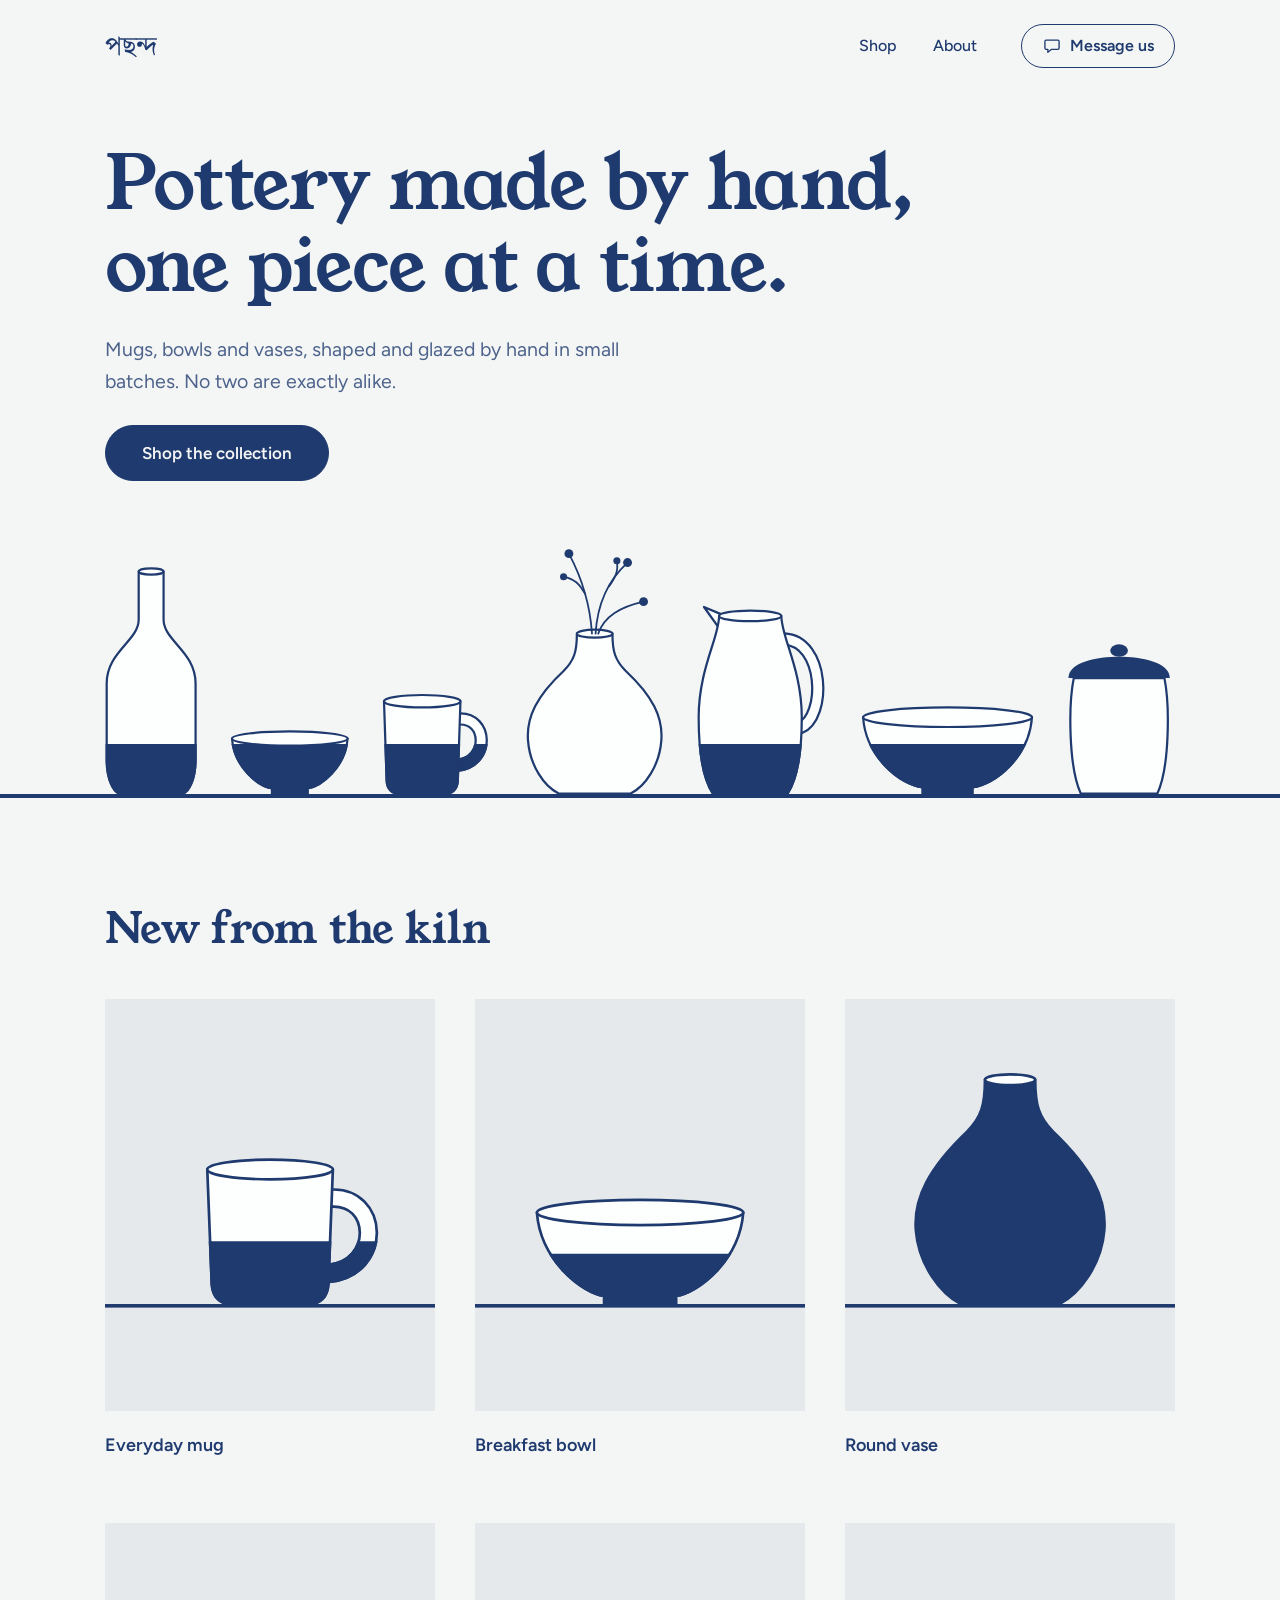
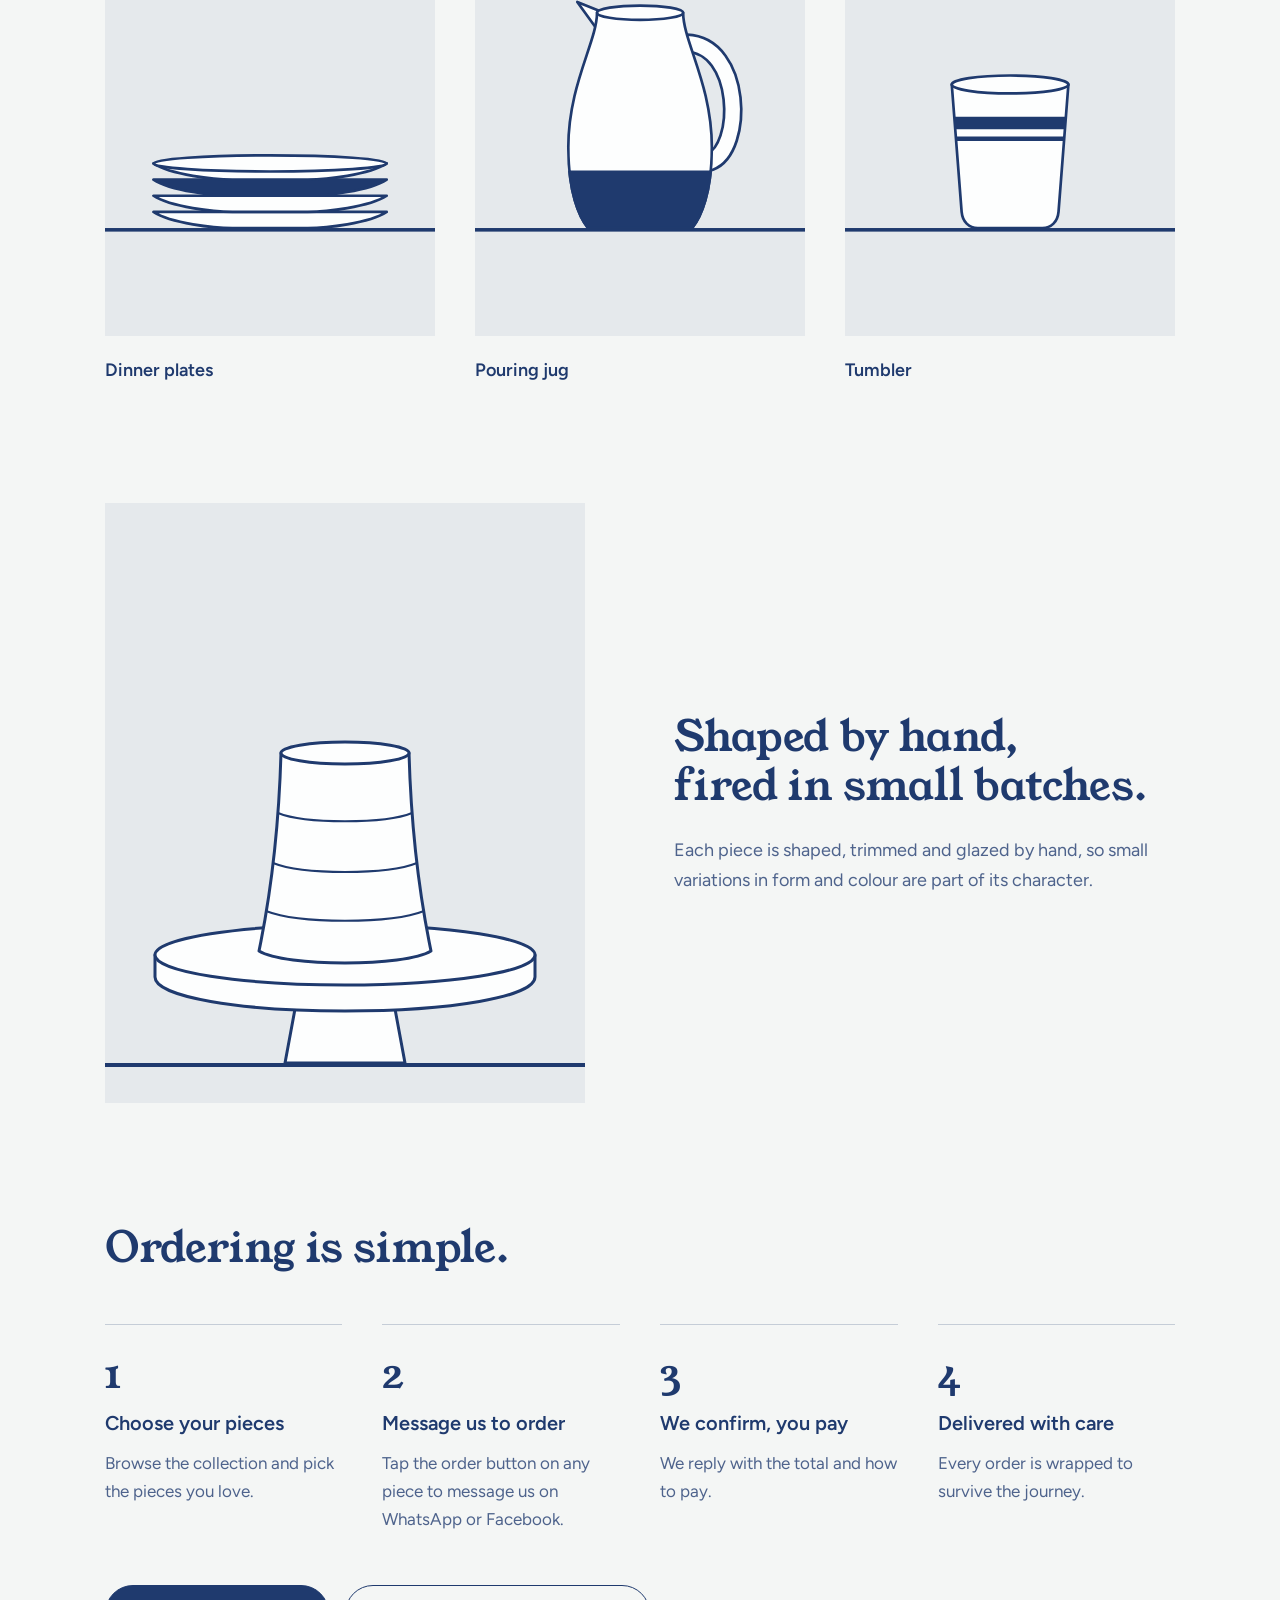
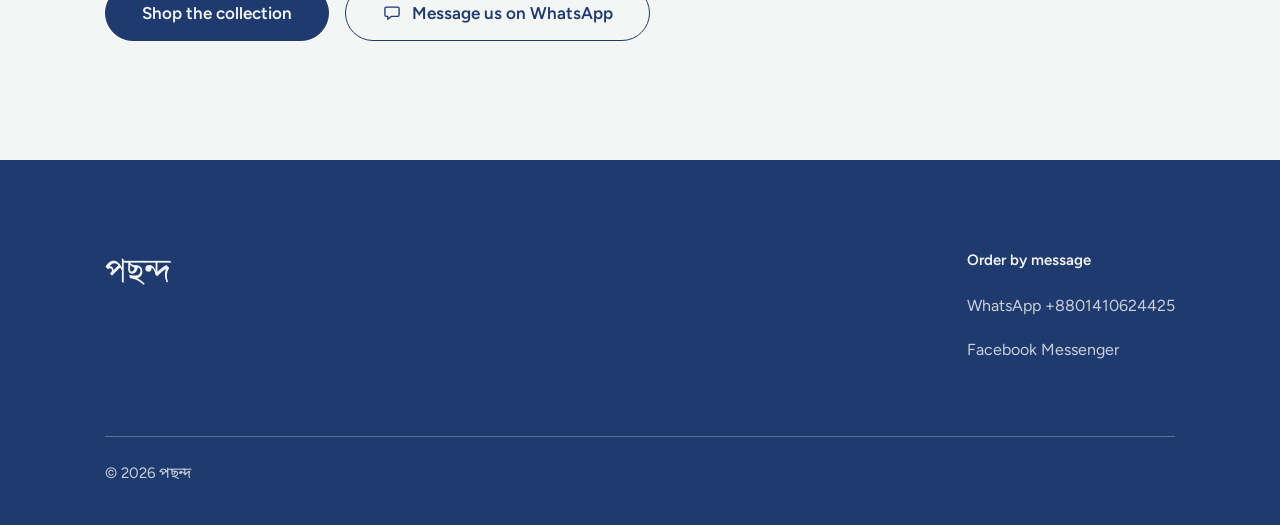
==== index.html @ 9f489b8f "feat: add WhatsApp and Facebook Messenger contact channels WhatsApp set to 8801410624425 and Faceboo" ====
<!doctype html>
<html lang="en">
<head>
<meta charset="utf-8">
<meta name="viewport" content="width=device-width, initial-scale=1">

<!--
  HOW TO USE THIS FILE
  1. Fill in the SETTINGS block a few lines below (studio name, WhatsApp number, your pieces).
  2. Put your photos in a folder called "images" next to this file.
  3. Upload this file (keep the name index.html) together with the images folder to any web host for static sites.
  You can open the file in a browser at any time to see how it looks.
-->

<!-- These three lines are what WhatsApp, Facebook and Google show when someone shares or finds your site. Put your studio name in them. -->
<title>পছন্দ — Handmade pottery</title>
<meta name="description" content="Mugs, bowls and vases, shaped and glazed by hand in small batches.">
<meta property="og:title" content="পছন্দ — Handmade pottery">

<meta property="og:description" content="Mugs, bowls and vases, shaped and glazed by hand in small batches.">
<meta property="og:type" content="website">
<!-- For a picture in link previews, add your own once the site is online:
<meta property="og:image" content="https://your-address/images/cover.jpg"> -->
<meta name="theme-color" content="#F4F6F5">
<link rel="icon" href="data:image/svg+xml,%3Csvg xmlns='http://www.w3.org/2000/svg' viewBox='0 0 32 32'%3E%3Crect width='32' height='32' rx='7' fill='%23F4F6F5'/%3E%3Cpath d='M5 12h22c0 8-4.5 13-11 13S5 20 5 12z' fill='%231F3A6E'/%3E%3C/svg%3E">

<script>
/* =====================================================================
   SETTINGS: the only part of this file you need to edit.

   Type your details between the quotes. Anything you leave empty ("")
   or still in [square brackets] is hidden from visitors once your
   studio name is filled in, so you can fill things in bit by bit.
   ===================================================================== */
window.STUDIO = {
  name:        "পছন্দ",
  tagline:     "Handmade pottery from [your city].",
  potter:      "[Your name], potter",
  about:       "[Add two or three sentences about you and your studio: who makes the pottery, where you work, and what makes your pieces yours.]",
  aboutPhoto:  "",                      // a photo of you at work, e.g. "images/at-the-wheel.jpg"

  /* Where customers message you to order. */
  whatsapp:    "8801410624425",         // full number with country code, digits only (no +, no spaces, no leading 0)
  instagram:   "",                      // your handle, without the @
  facebook:    "61594778993095",        // numeric page id, from facebook.com/profile.php?id=...
  leadChannel: "whatsapp",              // which one gets the big button: "whatsapp", "instagram" or "facebook"

  email:       "[your@email.com]",
  phone:       "[Phone]",
  address:     "[Studio address]",
  hours:       "[Opening hours]",

  payment:      "[Your payment options]",
  delivery:     "[Your delivery areas and times]",
  deliveryNote: "[Delivery time and cost]",

  ink:         "#1F3A6E"                // the one colour used for text, lines, buttons and the footer
};

/* ---------------------------------------------------------------------
   YOUR PIECES. Copy a block to add a piece, delete a block to remove one.

   photos     Put image files in a folder called "images" next to this
              file and list them here, first photo first, for example
              ["images/mug-1.jpg", "images/mug-2.jpg"].
              Upright photos (about 4 wide by 5 tall, 1200 pixels wide is plenty) fit best.
              With no photos, a drawing is shown instead.
   shape      Which drawing to show until there are photos:
              "mug", "bowl", "vase", "plates", "jug" or "tumbler".
   available  Write false to mark a piece as sold out.
   --------------------------------------------------------------------- */
window.PIECES = [
  {
    name: "Everyday mug",
    price: "[Price]",
    shape: "mug",
    photos: [],
    description: "A mug with a comfortable handle and a rim that feels good to drink from.",
    size: "[Height × width]",
    holds: "[Volume]",
    glaze: "[Glaze name]",
    care: "[Dishwasher safe or hand wash]",
    available: true
  },
  {
    name: "Breakfast bowl",
    price: "[Price]",
    shape: "bowl",
    photos: [],
    description: "A generous bowl for cereal, soup or noodles, with a foot that keeps it steady.",
    size: "[Height × width]",
    holds: "[Volume]",
    glaze: "[Glaze name]",
    care: "[Dishwasher safe or hand wash]",
    available: true
  },
  {
    name: "Round vase",
    price: "[Price]",
    shape: "vase",
    photos: [],
    description: "A rounded vase with a narrow neck that holds a few stems upright.",
    size: "[Height × width]",
    holds: "",
    glaze: "[Glaze name]",
    care: "[Dishwasher safe or hand wash]",
    available: true
  },
  {
    name: "Dinner plates",
    price: "[Price]",
    shape: "plates",
    photos: [],
    description: "Flat, stackable plates with a gently raised rim.",
    size: "[Width]",
    holds: "",
    glaze: "[Glaze name]",
    care: "[Dishwasher safe or hand wash]",
    available: true
  },
  {
    name: "Pouring jug",
    price: "[Price]",
    shape: "jug",
    photos: [],
    description: "A jug with a clean pouring lip and a handle sized for a full hand.",
    size: "[Height × width]",
    holds: "[Volume]",
    glaze: "[Glaze name]",
    care: "[Dishwasher safe or hand wash]",
    available: true
  },
  {
    name: "Tumbler",
    price: "[Price]",
    shape: "tumbler",
    photos: [],
    description: "A cup without a handle for water, tea or juice, banded with glaze.",
    size: "[Height × width]",
    holds: "[Volume]",
    glaze: "[Glaze name]",
    care: "[Dishwasher safe or hand wash]",
    available: true
  }
];
/* ===================== end of settings ===================== */
</script>

<link rel="preconnect" href="https://fonts.googleapis.com">
<link rel="preconnect" href="https://fonts.gstatic.com" crossorigin>
<link href="https://fonts.googleapis.com/css2?family=Figtree:wght@400;500;600&family=Young+Serif&family=Noto+Serif+Bengali:wght@400;500&family=Noto+Sans+Bengali:wght@400;500;600&display=swap" rel="stylesheet">

<style>
/* ---------- Tokens ---------- */
:root{
  --ground:#F4F6F5;
  --slip:#FDFEFE;
  --ink:#1F3A6E;
  --tint:#E5E9EC;
  --hair:#C5CDD7;
  --muted:#4E638C;
  --on-ink-muted:#C9D0DA;
  --on-ink-hair:#5A6E94;
  --gutter:clamp(20px, calc(9.524vw - 17.14px), 120px);
  --section:clamp(72px, calc(5.333vw + 51.2px), 128px);
  --display:'Young Serif', 'Noto Serif Bengali', Georgia, 'Times New Roman', serif;
  --body:'Figtree', 'Noto Sans Bengali', 'Avenir Next', 'Segoe UI', system-ui, sans-serif;
}

/* ---------- Base ---------- */
*,*::before,*::after{box-sizing:border-box}
html{-webkit-text-size-adjust:100%;text-size-adjust:100%}
body{margin:0;background:var(--ground);color:var(--ink);font-family:var(--body);font-size:17px;line-height:28px;-webkit-font-smoothing:antialiased}
h1,h2,h3,p,ol,dl,dd{margin:0}
h1,h2{font-family:var(--display);font-weight:400;text-wrap:balance}
a{color:inherit;text-decoration:none}
img,svg{display:block}
button{font:inherit;color:inherit}
[hidden]{display:none !important}
:focus-visible{outline:2px solid var(--ink);outline-offset:3px;border-radius:2px}
.wrap{width:100%;max-width:1440px;margin-inline:auto;padding-inline:var(--gutter)}
.skip{position:absolute;left:12px;top:-64px;z-index:10;padding:10px 16px;border-radius:999px;background:var(--ink);color:var(--ground);font-weight:600}
.skip:focus{top:12px}
#content:focus{outline:none}

/* ---------- Setup note (only while the studio name is still a placeholder) ---------- */
.setup{background:var(--tint);padding:10px var(--gutter);font-size:15px;line-height:22px}
.setup strong{font-weight:600}

/* ---------- Header ---------- */
.bar{display:flex;align-items:center;justify-content:space-between;gap:16px;min-height:clamp(64px, calc(3.048vw + 52.1px), 96px)}
.brand{font-family:var(--display);font-size:clamp(23px, calc(.438vw + 21.3px), 28px);line-height:44px;overflow:hidden;text-overflow:ellipsis;white-space:nowrap}
.nav{display:flex;align-items:center;gap:28px}
.nav-links{display:flex;align-items:center;gap:4px}
.nav-links a{padding:10px 16px;font-size:16px;line-height:24px;font-weight:500}
.nav-links a:hover,.menu a:hover,.back:hover span,.site-footer a:hover{text-decoration:underline;text-underline-offset:5px;text-decoration-thickness:1.5px}
.pill{display:inline-flex;align-items:center;gap:8px;height:44px;padding:0 20px;border:1.5px solid var(--ink);border-radius:999px;font-size:16px;line-height:24px;font-weight:600;white-space:nowrap}
.pill:hover{background:var(--ink);color:var(--ground)}
.nav-phone{display:none;align-items:center;margin-right:-10px}
.icon-btn{width:44px;height:44px;padding:0;border:0;background:transparent;display:flex;align-items:center;justify-content:center;cursor:pointer}
.menu{border-top:1px solid var(--hair);border-bottom:1px solid var(--hair)}
.menu a{display:flex;align-items:center;min-height:56px;padding:0 var(--gutter);font-size:18px;line-height:28px;font-weight:500}
.menu a + a{border-top:1px solid var(--hair)}
@media (max-width:719px){
  .nav{display:none}
  .nav-phone{display:flex}
}
@media (min-width:720px){
  .menu{display:none !important}
}

/* ---------- Buttons ---------- */
.btn{display:inline-flex;align-items:center;justify-content:center;gap:10px;min-height:56px;padding:0 36px;border:1.5px solid var(--ink);border-radius:999px;font-size:17px;line-height:24px;font-weight:600;text-align:center;cursor:pointer}
.btn-solid{background:var(--ink);color:var(--ground)}
.btn-solid:hover{opacity:.86}
.btn-line{background:transparent;color:var(--ink)}
.btn-line:hover{background:var(--ink);color:var(--ground)}
.btn-52{min-height:52px;padding:0 20px;font-size:16px}
.btn svg{flex-shrink:0}

/* ---------- Hero ---------- */
.hero{padding-top:clamp(28px, calc(2.667vw + 17.6px), 56px)}
.hero-copy{display:flex;flex-direction:column;align-items:flex-start;gap:clamp(20px, calc(.762vw + 17px), 28px)}
.hero h1{max-width:1000px;font-size:clamp(38px, calc(4vw + 22.4px), 80px);line-height:1.12;letter-spacing:-.01em}
.lede{max-width:560px;color:var(--muted);font-size:clamp(17px, calc(.286vw + 15.9px), 20px);line-height:1.62}
.shelf{margin-top:clamp(40px, calc(.762vw + 37px), 48px);border-bottom:4px solid var(--ink);overflow:hidden}
.shelf > svg{width:100%;max-width:1440px;height:auto;margin-inline:auto}
@media (max-width:999px){
  .shelf{border-bottom-width:3px}
  .shelf > svg{width:auto;max-width:none;height:216px;margin:0;position:relative;left:50%;transform:translateX(calc(-50% + 29px))}
}
@media (max-width:719px){
  .hero-copy .btn{align-self:stretch}
}

/* ---------- Sections ---------- */
.section{padding-bottom:var(--section)}
.section-first{padding-top:clamp(72px, calc(3.81vw + 57.1px), 112px)}
.section h2,.about h2{font-size:clamp(32px, calc(1.143vw + 27.5px), 44px);line-height:1.18;letter-spacing:-.005em}
.section-head{margin-bottom:clamp(28px, calc(1.905vw + 20.6px), 48px)}

/* ---------- Pieces grid ---------- */
.grid{display:grid;grid-template-columns:repeat(3, minmax(0, 1fr));gap:64px 40px}
.card{display:flex;flex-direction:column;gap:20px}
.panel{position:relative;overflow:hidden;background:var(--tint);aspect-ratio:4 / 5}
.panel > svg,.panel > img{position:absolute;left:0;top:0;width:100%;height:100%}
.panel > img{object-fit:cover}
.card-name{font-size:18px;line-height:28px;font-weight:600}
.card-price{margin-top:4px;color:var(--muted);font-size:16px;line-height:24px}
.card:hover .card-name{text-decoration:underline;text-underline-offset:5px;text-decoration-thickness:1.5px}
@media (max-width:899px){
  .grid{gap:40px 24px}
}
@media (max-width:719px){
  .grid{grid-template-columns:repeat(2, minmax(0, 1fr));gap:32px 16px}
  .card{gap:12px}
  .card-name{font-size:16px;line-height:24px}
  .card-price{margin-top:2px;font-size:15px;line-height:22px}
}

/* ---------- About ---------- */
.about{display:grid;grid-template-columns:minmax(0, 480px) minmax(0, 1fr);gap:clamp(40px, 7vw, 100px);align-items:center}
.about-text{display:flex;flex-direction:column;gap:24px}
.about-text p{color:var(--muted);font-size:18px;line-height:30px;max-width:620px}
.potter{font-size:17px;line-height:28px;font-weight:600}
.panel-note{position:absolute;left:20px;bottom:8px;font-size:13px;line-height:20px}
@media (max-width:899px){
  .about{grid-template-columns:minmax(0, 1fr);gap:32px}
  .about .panel{aspect-ratio:7 / 8;max-height:560px}
  .about-text{gap:16px}
  .about-text p{font-size:17px;line-height:28px}
  .about br{display:none}
}

/* ---------- How ordering works ---------- */
.steps{list-style:none;padding:0;display:grid;grid-template-columns:repeat(4, minmax(0, 1fr));gap:40px;margin-top:clamp(28px, calc(2.667vw + 17.6px), 56px)}
.step{display:flex;flex-direction:column;gap:12px;padding-top:28px;border-top:1px solid var(--hair)}
.step-n{font-family:var(--display);font-size:40px;line-height:44px}
.step h3{font-size:20px;line-height:28px;font-weight:600}
.step p{color:var(--muted);font-size:17px;line-height:28px}
.cta-row{display:flex;flex-wrap:wrap;gap:16px;margin-top:clamp(28px, calc(2.667vw + 17.6px), 56px)}
@media (max-width:1199px){
  .steps{grid-template-columns:repeat(2, minmax(0, 1fr));gap:32px 40px}
}
@media (max-width:639px){
  .steps{grid-template-columns:minmax(0, 1fr);gap:24px}
  .step{display:grid;grid-template-columns:36px minmax(0, 1fr);column-gap:12px;row-gap:6px;padding-top:20px}
  .step-n{grid-row:1 / span 2;font-size:32px;line-height:36px}
  .step h3{font-size:18px;line-height:26px}
  .step p{grid-column:2;font-size:16px;line-height:26px}
  .cta-row{flex-direction:column;gap:12px}
}

/* ---------- Piece page ---------- */
.piece{padding-top:16px;padding-bottom:var(--section)}
.back{display:inline-flex;align-items:center;gap:8px;min-height:44px;margin-bottom:20px;font-size:16px;line-height:24px;font-weight:500}
.piece-cols{display:grid;grid-template-columns:minmax(0, 5fr) minmax(0, 4fr);gap:clamp(40px, 8.333vw, 120px);align-items:start}
.gallery{display:flex;flex-direction:column;gap:16px}
.panel-large{aspect-ratio:15 / 17}
.thumbs{display:flex;flex-wrap:wrap;gap:16px}
.thumb{position:relative;overflow:hidden;width:clamp(72px, 22vw, 120px);aspect-ratio:15 / 17;padding:0;border:0;background:var(--tint);cursor:pointer;outline:2px solid transparent;outline-offset:3px}
.thumb > svg,.thumb > img{position:absolute;left:0;top:0;width:100%;height:100%}
.thumb > img{object-fit:cover}
.thumb[aria-pressed="true"]{outline-color:var(--ink)}
.details{display:flex;flex-direction:column;gap:28px;padding-top:24px}
.details h1{font-size:clamp(34px, calc(1.714vw + 27.3px), 52px);line-height:1.15;letter-spacing:-.005em}
.details h1:focus{outline:none}
.price{margin-top:8px;font-size:22px;line-height:32px;font-weight:500}
.desc{color:var(--muted);font-size:18px;line-height:30px;max-width:560px}
.specs{border-bottom:1px solid var(--hair)}
.specs div{display:flex;justify-content:space-between;gap:24px;padding:16px 0;border-top:1px solid var(--hair);font-size:16px;line-height:24px}
.specs dt{font-weight:600}
.specs dd{color:var(--muted);text-align:right}
.order{display:flex;flex-direction:column;gap:14px}
.order-row{display:flex;flex-wrap:wrap;align-items:center;gap:14px 16px}
.qty-line{display:flex;align-items:center;justify-content:space-between;gap:16px;flex-shrink:0}
.qty{display:flex;align-items:center;height:56px;padding:0 4px;border:1.5px solid var(--ink);border-radius:999px}
.qty-btn{width:48px;height:48px;padding:0;border:0;border-radius:999px;background:transparent;font-size:22px;line-height:24px;cursor:pointer}
.qty-btn:hover{background:var(--tint)}
.qty-btn:disabled{opacity:.35;cursor:default;background:transparent}
.qty-val{min-width:28px;text-align:center;font-size:17px;line-height:24px;font-weight:600}
.order-main{flex:1 1 240px;padding:0 28px}
.order-alt{display:grid;grid-template-columns:repeat(auto-fit, minmax(200px, 1fr));gap:12px}
.msg{display:flex;flex-direction:column;align-items:flex-start;gap:8px;padding-top:10px}
.msg-cap{min-height:24px;font-size:15px;line-height:24px;font-weight:600}
.bubble{max-width:420px;padding:14px 18px;border-radius:18px 18px 18px 4px;background:var(--tint);font-size:16px;line-height:26px;white-space:pre-line;overflow-wrap:anywhere}
.note{color:var(--muted);font-size:16px;line-height:26px}
.soldout{font-size:18px;line-height:28px;font-weight:600}
.missing{display:flex;flex-direction:column;align-items:flex-start;gap:20px;padding-block:var(--section)}
.missing h1{font-size:clamp(32px, calc(1.143vw + 27.5px), 44px);line-height:1.18}
@media (min-width:560px){
  .qty-label{position:absolute;width:1px;height:1px;overflow:hidden;clip-path:inset(50%);white-space:nowrap}
}
@media (max-width:899px){
  .piece-cols{grid-template-columns:minmax(0, 1fr);gap:28px}
  .gallery{max-width:600px}
  .details{padding-top:0;gap:24px}
  .desc{font-size:17px;line-height:28px}
}
@media (max-width:559px){
  .qty-line{flex:1 1 100%}
  .qty-label{font-size:16px;line-height:24px;font-weight:600}
}

/* ---------- Footer ---------- */
.site-footer{background:var(--ink);color:var(--ground)}
.site-footer :focus-visible{outline-color:var(--ground)}
.footer-top{display:flex;justify-content:space-between;gap:64px;padding-top:88px}
.footer-brand{display:flex;flex-direction:column;gap:12px;max-width:360px}
.footer-name{font-family:var(--display);font-size:34px;line-height:44px}
.footer-brand p{color:var(--on-ink-muted);font-size:17px;line-height:28px}
.footer-cols{display:flex;gap:72px}
.footer-col{display:flex;flex-direction:column;gap:12px;min-width:180px}
.footer-col h3{font-size:15px;line-height:24px;font-weight:600}
.footer-col ul{list-style:none;margin:0;padding:0;display:flex;flex-direction:column;color:var(--on-ink-muted);font-size:16px;line-height:26px}
.footer-col li > *{display:inline-block;padding:9px 0}
.footer-end{margin-top:64px;padding:24px 0 40px;border-top:1px solid var(--on-ink-hair);color:var(--on-ink-muted);font-size:15px;line-height:24px}
@media (max-width:1199px){
  .footer-top{flex-direction:column;gap:36px;padding-top:56px}
  .footer-cols{flex-wrap:wrap;gap:20px 48px}
  .footer-end{margin-top:36px;padding:20px 0 32px;font-size:14px;line-height:22px}
}
@media (max-width:639px){
  .footer-name{font-size:28px;line-height:36px}
  .footer-brand{gap:8px}
  .footer-brand p{font-size:16px;line-height:26px}
  .footer-cols{flex-direction:column;gap:20px}
  .footer-col{gap:8px}
}
</style>
</head>
<body>
<a class="skip" href="#content">Skip to content</a>

<div class="setup" id="setup" hidden><strong>Setup mode.</strong> Open this file in a text editor and fill in the settings near the top: your studio name, WhatsApp number and pieces. This note disappears once your studio name is in.</div>

<header class="site-header" id="top">
<div class="wrap bar">
<a class="brand" href="#top" data-fill="name">[Studio Name]</a>
<nav class="nav" aria-label="Main">
<div class="nav-links">
<a href="#shop">Shop</a>
<a href="#about">About</a>
</div>
<a class="pill" href="#contact" data-chat>
<svg viewBox="0 0 24 24" width="20" height="20" fill="none" stroke="currentColor" stroke-width="1.6" stroke-linecap="round" stroke-linejoin="round" aria-hidden="true"><path d="M5 5h14a1.5 1.5 0 0 1 1.5 1.5v8A1.5 1.5 0 0 1 19 16h-7.5L7 19.5V16H5a1.5 1.5 0 0 1-1.5-1.5v-8A1.5 1.5 0 0 1 5 5z"></path></svg>
<span>Message us</span>
</a>
</nav>
<div class="nav-phone">
<a class="icon-btn" href="#contact" data-chat aria-label="Message us">
<svg viewBox="0 0 24 24" width="24" height="24" fill="none" stroke="currentColor" stroke-width="1.6" stroke-linecap="round" stroke-linejoin="round" aria-hidden="true"><path d="M5 5h14a1.5 1.5 0 0 1 1.5 1.5v8A1.5 1.5 0 0 1 19 16h-7.5L7 19.5V16H5a1.5 1.5 0 0 1-1.5-1.5v-8A1.5 1.5 0 0 1 5 5z"></path></svg>
</a>
<button class="icon-btn" id="menu-btn" type="button" aria-expanded="false" aria-controls="menu" aria-label="Open menu">
<svg viewBox="0 0 24 24" width="24" height="24" fill="none" stroke="currentColor" stroke-width="1.6" stroke-linecap="round" aria-hidden="true"><path id="menu-icon" d="M4 9h16M4 15h16"></path></svg>
</button>
</div>
</div>
<nav class="menu" id="menu" aria-label="Menu" hidden>
<a href="#shop">Shop</a>
<a href="#about">About</a>
<a href="#how">How to order</a>
<a href="#contact">Contact</a>
</nav>
</header>

<div id="content" tabindex="-1">

<main id="home">

<section class="hero">
<div class="wrap hero-copy">
<h1>Pottery made by hand, one piece at a time.</h1>
<p class="lede">Mugs, bowls and vases, shaped and glazed by hand in small batches. No two are exactly alike.</p>
<a class="btn btn-solid" href="#shop">Shop the collection</a>
</div>
<div class="shelf">
<svg viewBox="0 0 1440 300" role="img" aria-label="Handmade pots lined up on a shelf">
<g fill="#FDFEFE" stroke="currentColor" stroke-width="2.5" stroke-linejoin="round" stroke-linecap="round">
<path d="M156 50 L184 50 L184 104 C184 128 220 140 220 176 L220 262 C220 284 212 300 204 300 L136 300 C128 300 120 284 120 262 L120 176 C120 140 156 128 156 104 Z"></path>
<path d="M261 238 C263 270 291 292 306 294 L306 300 L346 300 L346 294 C361 292 389 270 391 238 Z"></path>
<path d="M516 216 C549 214 551 264 515 268" fill="none" stroke-width="15"></path>
<path d="M516 216 C549 214 551 264 515 268" fill="none" stroke="#FDFEFE" stroke-width="10"></path>
<path d="M432 196 L518 196 L515 286 C514.5 295 509 300 501 300 L449 300 C441 300 435.5 295 435 286 Z"></path>
<path d="M649 120 L689 120 C689 140 692 150 704 162 C734 190 746 214 744 240 C742 268 726 292 709 300 L629 300 C612 292 596 268 594 240 C592 214 604 190 634 162 C646 150 649 140 649 120 Z"></path>
<path d="M882 126 C928 128 930 214 900 226" fill="none" stroke-width="15"></path>
<path d="M882 126 C928 128 930 214 900 226" fill="none" stroke="#FDFEFE" stroke-width="10"></path>
<path d="M811 98 L792 90 L812 118 Z"></path>
<path d="M809 100 L879 100 C879 124 902 160 902 214 C902 262 894 288 886 300 L802 300 C794 288 786 262 786 214 C786 160 809 124 809 100 Z"></path>
<path d="M971 214 C974 258 1012 290 1038 293 L1038 300 L1094 300 L1094 293 C1120 290 1158 258 1161 214 Z"></path>
<path d="M1208 170 L1310 170 C1316 200 1316 270 1302 300 L1216 300 C1202 270 1202 200 1208 170 Z"></path>
</g>
<svg x="0" y="244" width="1440" height="66" viewBox="0 244 1440 66">
<g fill="currentColor" stroke="currentColor" stroke-width="2.5" stroke-linejoin="round" stroke-linecap="round">
<path d="M516 216 C549 214 551 264 515 268" fill="none" stroke-width="15"></path>
<path d="M156 50 L184 50 L184 104 C184 128 220 140 220 176 L220 262 C220 284 212 300 204 300 L136 300 C128 300 120 284 120 262 L120 176 C120 140 156 128 156 104 Z"></path>
<path d="M261 238 C263 270 291 292 306 294 L306 300 L346 300 L346 294 C361 292 389 270 391 238 Z"></path>
<path d="M432 196 L518 196 L515 286 C514.5 295 509 300 501 300 L449 300 C441 300 435.5 295 435 286 Z"></path>
<path d="M809 100 L879 100 C879 124 902 160 902 214 C902 262 894 288 886 300 L802 300 C794 288 786 262 786 214 C786 160 809 124 809 100 Z"></path>
<path d="M971 214 C974 258 1012 290 1038 293 L1038 300 L1094 300 L1094 293 C1120 290 1158 258 1161 214 Z"></path>
</g>
</svg>
<g fill="#FDFEFE" stroke="currentColor" stroke-width="2.5">
<ellipse cx="170" cy="50" rx="14" ry="3.5"></ellipse>
<ellipse cx="326" cy="238" rx="65" ry="8"></ellipse>
<ellipse cx="475" cy="196" rx="43" ry="7"></ellipse>
<ellipse cx="669" cy="120" rx="20" ry="4.5"></ellipse>
<ellipse cx="844" cy="100" rx="35" ry="6"></ellipse>
<ellipse cx="1066" cy="214" rx="95" ry="11"></ellipse>
</g>
<g fill="none" stroke="currentColor" stroke-width="2" stroke-linecap="round">
<path d="M666 120 C664 90 656 60 640 30"></path>
<path d="M670 120 C672 86 684 60 706 40"></path>
<path d="M673 120 C680 100 698 90 724 84"></path>
<path d="M658 75 C652 64 646 58 634 56"></path>
<path d="M685 67 C692 57 696 50 694 38"></path>
</g>
<g fill="currentColor">
<circle cx="640" cy="30" r="5"></circle>
<circle cx="706" cy="40" r="5"></circle>
<circle cx="724" cy="84" r="5"></circle>
<circle cx="634" cy="56" r="4"></circle>
<circle cx="694" cy="38" r="4"></circle>
<path d="M1202 170 C1202 152 1234 146 1259 146 C1284 146 1316 152 1316 170 Z"></path>
<ellipse cx="1259" cy="139" rx="10" ry="7"></ellipse>
</g>
</svg>
</div>
</section>

<section class="wrap section section-first" id="shop">
<div class="section-head"><h2>New from the kiln</h2></div>
<div class="grid" id="grid"></div>
</section>

<section class="wrap section" id="about">
<div class="about">
<div class="panel" id="about-panel">
<svg viewBox="0 0 480 600" preserveAspectRatio="xMidYMax slice" aria-hidden="true">
<g fill="#FDFEFE" stroke="currentColor" stroke-width="3" stroke-linejoin="round" stroke-linecap="round">
<path d="M190 506 L290 506 L300 560 L180 560 Z"></path>
<path d="M50 452 L50 474 C50 494 135 508 240 508 C345 508 430 494 430 474 L430 452 Z"></path>
<ellipse cx="240" cy="452" rx="190" ry="30"></ellipse>
<path d="M176 250 L304 250 C306 320 314 390 326 448 C300 464 180 464 154 448 C166 390 174 320 176 250 Z"></path>
<ellipse cx="240" cy="250" rx="64" ry="11"></ellipse>
</g>
<g fill="none" stroke="currentColor" stroke-width="2" stroke-linecap="round">
<path d="M173 310 C200 321 280 321 307 310"></path>
<path d="M168 360 C198 372 282 372 312 360"></path>
<path d="M161 408 C194 421 286 421 319 408"></path>
</g>
<rect x="-200" y="560" width="880" height="4" fill="currentColor"></rect>
</svg>
<div class="panel-note" id="about-note" hidden>Replace with a photo of you at work</div>
</div>
<div class="about-text">
<h2>Shaped by hand,<br> fired in small batches.</h2>
<p>Each piece is shaped, trimmed and glazed by hand, so small variations in form and colour are part of its character.</p>
<p data-fill="about">[Add two or three sentences about you and your studio: who makes the pottery, where you work, and what makes your pieces yours.]</p>
<div class="potter" data-fill="potter">[Your name], potter</div>
</div>
</div>
</section>

<section class="wrap section" id="how">
<h2>Ordering is simple.</h2>
<ol class="steps">
<li class="step">
<div class="step-n" aria-hidden="true">1</div>
<h3>Choose your pieces</h3>
<p>Browse the collection and pick the pieces you love.</p>
</li>
<li class="step">
<div class="step-n" aria-hidden="true">2</div>
<h3>Message us to order</h3>
<p>Tap the order button on any piece to message us<span id="how-channels"> on WhatsApp, Instagram or Facebook</span>.</p>
</li>
<li class="step">
<div class="step-n" aria-hidden="true">3</div>
<h3>We confirm, you pay</h3>
<p>We reply with the total and how to pay. <span data-fill="payment">[Your payment options]</span></p>
</li>
<li class="step">
<div class="step-n" aria-hidden="true">4</div>
<h3>Delivered with care</h3>
<p>Every order is wrapped to survive the journey. <span data-fill="delivery">[Your delivery areas and times]</span></p>
</li>
</ol>
<div class="cta-row">
<a class="btn btn-solid" href="#shop">Shop the collection</a>
<a class="btn btn-line" href="#contact" data-chat>
<svg viewBox="0 0 24 24" width="20" height="20" fill="none" stroke="currentColor" stroke-width="1.6" stroke-linecap="round" stroke-linejoin="round" aria-hidden="true"><path d="M5 5h14a1.5 1.5 0 0 1 1.5 1.5v8A1.5 1.5 0 0 1 19 16h-7.5L7 19.5V16H5a1.5 1.5 0 0 1-1.5-1.5v-8A1.5 1.5 0 0 1 5 5z"></path></svg>
<span id="chat-cta">Message us</span>
</a>
</div>
</section>

</main>

<main id="piece" hidden></main>

</div>

<footer class="site-footer" id="contact">
<div class="wrap">
<div class="footer-top">
<div class="footer-brand">
<div class="footer-name" data-fill="name">[Studio Name]</div>
<p data-fill="tagline">Handmade pottery from [your city].</p>
</div>
<div class="footer-cols" id="footer-cols"></div>
</div>
<div class="footer-end">© <span id="year">2026</span> <span data-fill="name">[Studio Name]</span></div>
</div>
</footer>

<noscript><p style="padding:24px">This site needs JavaScript to show the collection. Please turn it on, or message us directly.</p></noscript>

<script>
(function () {
  'use strict';

  /* ---------- helpers ---------- */
  const S = window.STUDIO || {};
  const $ = (sel, el) => (el || document).querySelector(sel);
  const $$ = (sel, el) => Array.from((el || document).querySelectorAll(sel));
  const esc = (s) => String(s == null ? '' : s).replace(/[&<>"']/g, (c) => ({ '&': '&amp;', '<': '&lt;', '>': '&gt;', '"': '&quot;', "'": '&#39;' }[c]));
  const isSet = (v) => typeof v === 'string' && v.trim() !== '' && !/[\[\]]/.test(v);
  const demo = !isSet(S.name);                       // studio name still a placeholder: show every placeholder, like the design
  const shown = (v) => (demo ? typeof v === 'string' && v.trim() !== '' : isSet(v));
  const slug = (s) => String(s).toLowerCase().normalize('NFKC').replace(/[^\p{L}\p{N}\s-]/gu, '').trim().replace(/\s+/g, '-');
  const reduceMotion = window.matchMedia && window.matchMedia('(prefers-reduced-motion: reduce)').matches;

  /* ---------- colour: everything derives from the one ink ---------- */
  const GROUND = '#F4F6F5';
  const hexOk = (h) => /^#[0-9a-f]{6}$/i.test(h || '');
  const INK = hexOk(S.ink) ? S.ink : '#1F3A6E';
  function mix(a, b, t) {                            // t of a over b
    const pa = [1, 3, 5].map((i) => parseInt(a.slice(i, i + 2), 16));
    const pb = [1, 3, 5].map((i) => parseInt(b.slice(i, i + 2), 16));
    return '#' + pa.map((v, i) => Math.round(v * t + pb[i] * (1 - t)).toString(16).padStart(2, '0')).join('');
  }
  const root = document.documentElement.style;
  root.setProperty('--ink', INK);
  root.setProperty('--tint', mix(INK, GROUND, 0.07));
  root.setProperty('--hair', mix(INK, GROUND, 0.22));
  root.setProperty('--muted', mix(INK, GROUND, 0.78));
  root.setProperty('--on-ink-muted', mix(GROUND, INK, 0.8));
  root.setProperty('--on-ink-hair', mix(GROUND, INK, 0.28));

  /* ---------- pieces ---------- */
  const seen = {};
  const PIECES = (Array.isArray(window.PIECES) ? window.PIECES : []).filter((p) => p && p.name).map((p, i) => {
    let id = slug(p.id || p.name) || 'piece-' + (i + 1);
    if (seen[id]) id = id + '-' + (i + 1);
    seen[id] = true;
    return Object.assign({}, p, {
      id: id,
      photos: Array.isArray(p.photos) ? p.photos.filter((x) => typeof x === 'string' && x.trim() !== '') : [],
      available: p.available !== false
    });
  });

  /* ---------- message channels ---------- */
  const digits = String(S.whatsapp || '').replace(/\(0\)/g, '').replace(/\D/g, '').replace(/^00/, '');
  const handle = String(S.instagram || '').trim().replace(/^@/, '').replace(/^https?:\/\/(www\.)?instagram\.com\//i, '').replace(/\/+$/, '');
  const page = String(S.facebook || '').trim().replace(/^https?:\/\/(www\.|m\.)?facebook\.com\//i, '').replace(/\/+$/, '');
  const CHANNELS = {
    whatsapp: {
      label: 'WhatsApp', app: 'WhatsApp', prefill: true, on: digits.length >= 7, display: '+' + digits,
      url: (m) => 'https://wa.me/' + (demo ? '' : digits) + (m ? '?text=' + encodeURIComponent(m) : '')
    },
    instagram: {
      label: 'Instagram', app: 'Instagram', prefill: false, on: isSet(S.instagram) && handle !== '', display: '@' + handle,
      url: () => (demo ? 'https://www.instagram.com/direct/inbox/' : 'https://ig.me/m/' + encodeURIComponent(handle))
    },
    facebook: {
      label: 'Facebook', app: 'Messenger', prefill: true, on: isSet(S.facebook) && page !== '',
      /* a numeric profile id is not worth showing a customer */
      display: /^\d+$/.test(page) ? 'Messenger' : page,
      url: (m) => (demo ? 'https://www.messenger.com/' : 'https://m.me/' + encodeURIComponent(page) + (m ? '?text=' + encodeURIComponent(m) : ''))
    }
  };
  const lead = CHANNELS[S.leadChannel] ? S.leadChannel : 'whatsapp';
  const order = [lead].concat(['whatsapp', 'instagram', 'facebook'].filter((k) => k !== lead));
  const active = demo ? order : order.filter((k) => CHANNELS[k].on);
  const emailOn = isSet(S.email);
  const studioName = isSet(S.name) ? S.name.trim() : '';
  const hello = studioName ? 'Hi ' + studioName + ', ' : (demo ? 'Hi [Studio Name], ' : 'Hi, ');

  function copyText(text) {
    const legacy = () => {
      const ta = document.createElement('textarea');
      ta.value = text; ta.setAttribute('readonly', ''); ta.style.position = 'fixed'; ta.style.opacity = '0';
      document.body.appendChild(ta); ta.select();
      let ok = false;
      try { ok = document.execCommand('copy'); } catch (e) { ok = false; }
      ta.remove();
      return ok;
    };
    // the old synchronous copy runs inside the tap itself, before the chat app takes focus
    if (legacy()) return Promise.resolve(true);
    if (navigator.clipboard && window.isSecureContext) return navigator.clipboard.writeText(text).then(() => true, () => false);
    return Promise.resolve(false);
  }

  /* ---------- drawings that stand in for photos ---------- */
  const SLIP = '#FDFEFE';
  const ground = (sw) => '<rect x="-200" y="340" width="780" height="' + (sw + 1) + '" fill="currentColor"/>';
  const ART = {
    mug: [
      (sw) => {
        const handle = 'M257 222 C312 218 316 300 255 306';
        const body = 'M120 190 L260 190 L255 318 C254 332 246 340 234 340 L146 340 C134 340 126 332 125 318 Z';
        return '<g fill="' + SLIP + '" stroke="currentColor" stroke-width="' + sw + '" stroke-linejoin="round" stroke-linecap="round">' +
          '<path d="' + handle + '" fill="none" stroke-width="' + (16 + 2 * sw) + '"/>' +
          '<path d="' + handle + '" fill="none" stroke="' + SLIP + '" stroke-width="16"/>' +
          '<path d="' + body + '"/></g>' +
          '<svg x="0" y="270" width="380" height="76" viewBox="0 270 380 76"><g fill="currentColor" stroke="currentColor" stroke-width="' + sw + '" stroke-linejoin="round" stroke-linecap="round">' +
          '<path d="' + handle + '" fill="none" stroke-width="' + (16 + 2 * sw) + '"/><path d="' + body + '"/></g></svg>' +
          '<ellipse cx="190" cy="190" rx="70" ry="11" fill="' + SLIP + '" stroke="currentColor" stroke-width="' + sw + '"/>' + ground(sw);
      },
      (sw) => '<g stroke="currentColor" stroke-width="' + sw + '" stroke-linecap="round">' +
        '<path d="M270 230 L332 230" fill="none" stroke-width="' + (22 + 2 * sw) + '"/>' +
        '<path d="M270 230 L332 230" fill="none" stroke="' + SLIP + '" stroke-width="22"/>' +
        '<circle cx="180" cy="230" r="96" fill="' + SLIP + '"/>' +
        '<circle cx="180" cy="230" r="83" fill="' + SLIP + '" stroke-width="' + (sw * 0.8) + '"/></g>',
      (sw) => {
        const k = sw / 0.72;
        const handle = 'M257 222 C312 218 316 300 255 306';
        const body = 'M120 190 L260 190 L255 318 C254 332 246 340 234 340 L146 340 C134 340 126 332 125 318 Z';
        const one = (glazed) => '<g fill="' + SLIP + '" stroke="currentColor" stroke-width="' + k + '" stroke-linejoin="round" stroke-linecap="round">' +
          '<path d="' + handle + '" fill="none" stroke-width="' + (16 + 2 * k) + '"/>' +
          '<path d="' + handle + '" fill="none" stroke="' + SLIP + '" stroke-width="16"/>' +
          '<path d="' + body + '"/></g>' +
          (glazed ? '<svg x="0" y="270" width="380" height="76" viewBox="0 270 380 76"><g fill="currentColor" stroke="currentColor" stroke-width="' + k + '" stroke-linejoin="round" stroke-linecap="round">' +
            '<path d="' + handle + '" fill="none" stroke-width="' + (16 + 2 * k) + '"/><path d="' + body + '"/></g></svg>' : '') +
          '<ellipse cx="190" cy="190" rx="70" ry="11" fill="' + SLIP + '" stroke="currentColor" stroke-width="' + k + '"/>';
        return '<g transform="translate(-26.8 95.2) scale(0.72)">' + one(true) + '</g>' +
          '<g transform="translate(128.2 95.2) scale(0.72)">' + one(false) + '</g>' + ground(sw);
      }
    ],
    bowl: [(sw) => {
      const d = 'M75 238 C79 292 126 328 150 331 L150 340 L230 340 L230 331 C254 328 301 292 305 238 Z';
      return '<path d="' + d + '" fill="' + SLIP + '" stroke="currentColor" stroke-width="' + sw + '" stroke-linejoin="round"/>' +
        '<svg x="0" y="284" width="380" height="62" viewBox="0 284 380 62"><path d="' + d + '" fill="currentColor" stroke="currentColor" stroke-width="' + sw + '" stroke-linejoin="round"/></svg>' +
        '<ellipse cx="190" cy="238" rx="115" ry="14" fill="' + SLIP + '" stroke="currentColor" stroke-width="' + sw + '"/>' + ground(sw);
    }],
    vase: [(sw) => '<path d="M162 90 L218 90 C218 118 222 132 238 148 C280 188 298 222 295 258 C292 296 268 328 245 340 L135 340 C112 328 88 296 85 258 C82 222 100 188 142 148 C158 132 162 118 162 90 Z" fill="currentColor" stroke="currentColor" stroke-width="' + sw + '" stroke-linejoin="round"/>' +
      '<ellipse cx="190" cy="90" rx="28" ry="6" fill="' + SLIP + '" stroke="currentColor" stroke-width="' + sw + '"/>' + ground(sw)],
    plates: [(sw) => {
      const plate = (y, fill) => '<path d="M60 ' + y + ' L320 ' + y + ' C300 ' + (y + 13) + ' 252 ' + (y + 18) + ' 232 ' + (y + 18) + ' L148 ' + (y + 18) + ' C128 ' + (y + 18) + ' 80 ' + (y + 13) + ' 60 ' + y + ' Z" fill="' + fill + '"/>';
      return '<g stroke="currentColor" stroke-width="' + sw + '" stroke-linejoin="round">' +
        plate(322, SLIP) + plate(304, SLIP) + plate(286, 'currentColor') + plate(268, SLIP) +
        '<ellipse cx="190" cy="268" rx="130" ry="9" fill="' + SLIP + '"/></g>' + ground(sw);
    }],
    jug: [(sw) => {
      const handle = 'M242 134 C304 136 306 252 268 266';
      const body = 'M142 100 L238 100 C238 132 270 180 270 250 C270 300 258 328 248 340 L132 340 C122 328 110 300 110 250 C110 180 142 132 142 100 Z';
      return '<g fill="' + SLIP + '" stroke="currentColor" stroke-width="' + sw + '" stroke-linejoin="round" stroke-linecap="round">' +
        '<path d="' + handle + '" fill="none" stroke-width="' + (16 + 2 * sw) + '"/>' +
        '<path d="' + handle + '" fill="none" stroke="' + SLIP + '" stroke-width="16"/>' +
        '<path d="M145 98 L120 88 L146 124 Z"/><path d="' + body + '"/></g>' +
        '<svg x="0" y="276" width="380" height="70" viewBox="0 276 380 70"><path d="' + body + '" fill="currentColor" stroke="currentColor" stroke-width="' + sw + '" stroke-linejoin="round"/></svg>' +
        '<ellipse cx="190" cy="100" rx="48" ry="8" fill="' + SLIP + '" stroke="currentColor" stroke-width="' + sw + '"/>' + ground(sw);
    }],
    tumbler: [(sw) => {
      const d = 'M125 180 L255 180 L244 322 C243 333 236 340 226 340 L154 340 C144 340 137 333 136 322 Z';
      return '<path d="' + d + '" fill="' + SLIP + '" stroke="currentColor" stroke-width="' + sw + '" stroke-linejoin="round"/>' +
        '<svg x="0" y="216" width="380" height="14" viewBox="0 216 380 14"><path d="' + d + '" fill="currentColor"/></svg>' +
        '<svg x="0" y="238" width="380" height="5" viewBox="0 238 380 5"><path d="' + d + '" fill="currentColor"/></svg>' +
        '<ellipse cx="190" cy="180" rx="65" ry="10" fill="' + SLIP + '" stroke="currentColor" stroke-width="' + sw + '"/>' + ground(sw);
    }]
  };
  const ART_LABELS = { mug: ['side view', 'seen from above', 'two together'] };
  function drawing(shape, view, sw, label) {
    const set = ART[shape] || ART.bowl;
    const fn = set[view] || set[0];
    return '<svg viewBox="0 0 380 460" preserveAspectRatio="xMidYMid slice" ' +
      (label ? 'role="img" aria-label="' + esc(label) + '"' : 'aria-hidden="true"') + '>' + fn(sw) + '</svg>';
  }
  function guardImages(scope) {                      // a missing photo falls back to the drawing
    $$('img[data-shape]', scope).forEach((img) => {
      img.addEventListener('error', () => {
        const t = document.createElement('template');
        t.innerHTML = drawing(img.dataset.shape, 0, Number(img.dataset.sw) || 3, img.alt || '');
        img.replaceWith(t.content.firstChild);
      }, { once: true });
    });
  }

  const ICON_CHAT = '<svg viewBox="0 0 24 24" width="20" height="20" fill="none" stroke="currentColor" stroke-width="1.6" stroke-linecap="round" stroke-linejoin="round" aria-hidden="true"><path d="M5 5h14a1.5 1.5 0 0 1 1.5 1.5v8A1.5 1.5 0 0 1 19 16h-7.5L7 19.5V16H5a1.5 1.5 0 0 1-1.5-1.5v-8A1.5 1.5 0 0 1 5 5z"/></svg>';
  const ICON_BACK = '<svg viewBox="0 0 24 24" width="20" height="20" fill="none" stroke="currentColor" stroke-width="1.6" stroke-linecap="round" stroke-linejoin="round" aria-hidden="true"><path d="M15 5l-7 7 7 7"/></svg>';

  /* ---------- shared page furniture ---------- */
  function fillStatic() {
    $('#setup').hidden = !demo;
    $$('[data-fill]').forEach((el) => {
      const v = S[el.dataset.fill];
      if (shown(v)) el.textContent = v.trim();
      else el.hidden = true;
    });
    $('#year').textContent = String(new Date().getFullYear());

    // "Message us" buttons go straight to the lead channel once it is set up
    const first = active[0];
    const chatUrl = first && !demo ? CHANNELS[first].url(hello + 'I have a question about your pottery.') : '';
    $$('[data-chat]').forEach((a) => {
      if (chatUrl) { a.href = chatUrl; a.target = '_blank'; a.rel = 'noopener'; }
    });
    $('#chat-cta').textContent = first ? 'Message us on ' + CHANNELS[first].label : 'Message us';

    const names = active.map((k) => CHANNELS[k].label);
    $('#how-channels').textContent = names.length ? ' on ' + (names.length > 1 ? names.slice(0, -1).join(', ') + ' or ' + names[names.length - 1] : names[0]) : '';

    // about photo
    if (isSet(S.aboutPhoto)) {
      const img = new Image();
      img.alt = isSet(S.potter) ? S.potter.trim() : 'The potter at work';
      img.loading = 'lazy';
      img.onload = () => { const p = $('#about-panel'); p.innerHTML = ''; p.appendChild(img); };
      img.src = S.aboutPhoto.trim();
    } else {
      $('#about-note').hidden = !demo;
    }

    // footer columns
    const cols = [];
    const rows = [];
    if (demo) {
      rows.push('<li><a href="#contact">WhatsApp [number]</a></li>', '<li><a href="#contact">Instagram [@handle]</a></li>', '<li><a href="#contact">Facebook [page name]</a></li>');
    } else {
      active.forEach((k) => rows.push('<li><a href="' + esc(CHANNELS[k].url('')) + '" target="_blank" rel="noopener">' + CHANNELS[k].label + ' ' + esc(CHANNELS[k].display) + '</a></li>'));
    }
    if (rows.length) cols.push('<div class="footer-col"><h3>Order by message</h3><ul>' + rows.join('') + '</ul></div>');
    const visit = [S.address, S.hours].filter(shown).map((v) => '<li><span>' + esc(v.trim()) + '</span></li>');
    if (visit.length) cols.push('<div class="footer-col"><h3>Visit</h3><ul>' + visit.join('') + '</ul></div>');
    const contact = [];
    if (shown(S.email)) contact.push('<li><a href="' + (emailOn ? 'mailto:' + esc(S.email.trim()) : '#contact') + '">' + esc(S.email.trim()) + '</a></li>');
    if (shown(S.phone)) contact.push('<li><a href="' + (isSet(S.phone) ? 'tel:' + esc(S.phone.replace(/[^\d+]/g, '')) : '#contact') + '">' + esc(S.phone.trim()) + '</a></li>');
    if (contact.length) cols.push('<div class="footer-col"><h3>Contact</h3><ul>' + contact.join('') + '</ul></div>');
    $('#footer-cols').innerHTML = cols.join('');
  }

  /* ---------- home: the grid ---------- */
  function renderGrid() {
    if (!PIECES.length) {
      $('#grid').outerHTML = '<p class="note" id="grid">New pieces are on their way. Message us to ask what is in the studio right now.</p>';
      return;
    }
    $('#grid').innerHTML = PIECES.map((p) => {
      const photo = p.photos[0];
      const media = photo
        ? '<img src="' + esc(photo) + '" alt="" loading="lazy" decoding="async" data-shape="' + esc(p.shape || '') + '" data-sw="3">'
        : drawing(p.shape, 0, 3, '');
      const price = !p.available ? 'Sold out' : (shown(p.price) ? p.price.trim() : '');
      return '<a class="card" href="#/piece/' + encodeURIComponent(p.id) + '">' +
        '<div class="panel">' + media + '</div>' +
        '<div><div class="card-name">' + esc(p.name) + '</div>' + (price ? '<div class="card-price">' + esc(price) + '</div>' : '') + '</div></a>';
    }).join('');
    guardImages($('#grid'));
  }

  /* ---------- piece page ---------- */
  function renderPiece(id) {
    const el = $('#piece');
    const p = PIECES.find((x) => x.id === id);
    if (!p) {
      el.innerHTML = '<div class="wrap missing"><h1 tabindex="-1">We could not find that piece.</h1><p class="note">It may have sold out or moved. The rest of the collection is one tap away.</p><a class="btn btn-solid" href="#shop">See all pieces</a></div>';
      document.title = 'Piece not found' + (studioName ? ' | ' + studioName : '');
      return;
    }

    const views = p.photos.length
      ? p.photos.map((src, i) => ({
          main: '<img src="' + esc(src) + '" alt="' + esc(p.name + (p.photos.length > 1 ? ', photo ' + (i + 1) : '')) + '" decoding="async" data-shape="' + esc(p.shape || '') + '" data-sw="2.5">',
          thumb: '<img src="' + esc(src) + '" alt="" loading="lazy" decoding="async" data-shape="' + esc(p.shape || '') + '" data-sw="6">',
          label: 'Show photo ' + (i + 1)
        }))
      : (ART[p.shape] || ART.bowl).map((fn, i) => {
          const what = (ART_LABELS[p.shape] || [])[i] || 'drawing';
          return { main: drawing(p.shape, i, 2.5, p.name + ', ' + what), thumb: drawing(p.shape, i, 6, ''), label: 'Show ' + what };
        });

    const specs = [['Size', p.size], ['Holds', p.holds], ['Glaze', p.glaze], ['Care', p.care]].filter((r) => shown(r[1]));
    const price = shown(p.price) ? p.price.trim() : '';
    const note = (shown(S.deliveryNote) ? S.deliveryNote.trim() + ' ' : '') + 'Every order is wrapped to survive the journey.';

    let orderHtml;
    if (!p.available) {
      const ask = active[0] && !demo ? CHANNELS[active[0]].url(hello + 'will the ' + p.name + ' be back? I would like one from the next batch.') : '#contact';
      orderHtml = '<div class="order"><p class="soldout">Sold out for now.</p>' +
        '<a class="btn btn-line" href="' + esc(ask) + '"' + (ask !== '#contact' ? ' target="_blank" rel="noopener"' : '') + '>' + ICON_CHAT + '<span>Ask about the next batch</span></a></div>';
    } else if (active.length) {
      const main = active[0];
      const alts = active.slice(1);
      orderHtml = '<div class="order">' +
        '<div class="order-row">' +
          '<div class="qty-line"><span class="qty-label" id="qty-label">Quantity</span>' +
            '<div class="qty" role="group" aria-labelledby="qty-label">' +
              '<button class="qty-btn" type="button" data-step="-1" aria-label="Decrease quantity">−</button>' +
              '<output class="qty-val" aria-live="polite">1</output>' +
              '<button class="qty-btn" type="button" data-step="1" aria-label="Increase quantity">+</button>' +
            '</div></div>' +
          '<a class="btn btn-solid order-main" data-channel="' + main + '" target="_blank" rel="noopener" href="#">' + ICON_CHAT + '<span>Order on ' + CHANNELS[main].label + '</span></a>' +
        '</div>' +
        (alts.length ? '<div class="order-alt">' + alts.map((k) => '<a class="btn btn-line btn-52" data-channel="' + k + '" target="_blank" rel="noopener" href="#">Order on ' + CHANNELS[k].label + '</a>').join('') + '</div>' : '') +
        '<div class="msg"><div class="msg-cap" aria-live="polite">Your message, ready to send</div><div class="bubble"></div></div>' +
        '<p class="note">' + esc(note) + '</p></div>';
    } else if (emailOn) {
      orderHtml = '<div class="order"><a class="btn btn-solid" data-email href="#">Order by email</a><p class="note">' + esc(note) + '</p></div>';
    } else {
      orderHtml = '';
    }

    el.innerHTML = '<div class="wrap piece">' +
      '<a class="back" href="#shop">' + ICON_BACK + '<span>Back to all pieces</span></a>' +
      '<div class="piece-cols">' +
        '<div class="gallery"><div class="panel panel-large" id="stage">' + views[0].main + '</div>' +
          (views.length > 1 ? '<div class="thumbs">' + views.map((v, i) => '<button class="thumb" type="button" data-view="' + i + '" aria-pressed="' + (i === 0) + '" aria-label="' + esc(v.label) + '">' + v.thumb + '</button>').join('') + '</div>' : '') +
        '</div>' +
        '<div class="details">' +
          '<div><h1 tabindex="-1">' + esc(p.name) + '</h1>' + (price ? '<div class="price">' + esc(price) + '</div>' : '') + '</div>' +
          '<p class="desc">' + esc(p.description ? p.description.trim() + ' ' : '') + 'Each one is shaped and glazed by hand, so yours will differ slightly from the ' + (p.photos.length ? 'photo' : 'picture') + '.</p>' +
          (specs.length ? '<dl class="specs">' + specs.map((r) => '<div><dt>' + r[0] + '</dt><dd>' + esc(r[1].trim()) + '</dd></div>').join('') + '</dl>' : '') +
          orderHtml +
        '</div>' +
      '</div></div>';
    document.title = p.name + (studioName ? ' | ' + studioName : '');
    guardImages(el);

    // gallery
    $$('.thumb', el).forEach((b) => b.addEventListener('click', () => {
      const i = Number(b.dataset.view);
      $('#stage', el).innerHTML = views[i].main;
      guardImages($('#stage', el));
      $$('.thumb', el).forEach((x) => x.setAttribute('aria-pressed', String(x === b)));
    }));

    // ordering
    let qty = 1;
    const MAX = 12;
    const cap = $('.msg-cap', el);
    const message = () => hello + 'I would like to order ' + qty + ' × ' + p.name + (isSet(p.price) ? ' (' + p.price.trim() + ' each)' : '') + '.' +
      (/^https?:$/.test(location.protocol) ? '\n' + location.href : '');
    const sync = () => {
      const m = message();
      const out = $('.qty-val', el);
      if (out) out.textContent = String(qty);
      const bubble = $('.bubble', el);
      if (bubble) bubble.textContent = m;
      $$('[data-channel]', el).forEach((a) => { a.href = CHANNELS[a.dataset.channel].url(m); });
      const mail = $('[data-email]', el);
      if (mail) mail.href = 'mailto:' + S.email.trim() + '?subject=' + encodeURIComponent('Order: ' + p.name) + '&body=' + encodeURIComponent(m);
      $$('.qty-btn', el).forEach((b) => { b.disabled = (Number(b.dataset.step) < 0 && qty <= 1) || (Number(b.dataset.step) > 0 && qty >= MAX); });
    };
    $$('.qty-btn', el).forEach((b) => b.addEventListener('click', () => {
      qty = Math.min(MAX, Math.max(1, qty + Number(b.dataset.step)));
      if (cap) cap.textContent = 'Your message, ready to send';
      sync();
    }));
    $$('[data-channel]', el).forEach((a) => a.addEventListener('click', () => {
      const c = CHANNELS[a.dataset.channel];
      const m = message();
      if (c.prefill) {
        copyText(m);                                   // quiet safety net in case the app drops the text
        cap.textContent = 'Opening ' + c.app + ' with your message ready to send.';
      } else {
        copyText(m).then((ok) => {
          cap.textContent = ok ? 'Message copied. Paste it into the ' + c.app + ' chat that opens.' : 'Copy the message below and paste it into the ' + c.app + ' chat that opens.';
        });
      }
    }));
    sync();
  }

  /* ---------- moving between the home page and a piece ---------- */
  const home = $('#home');
  const piece = $('#piece');
  let homeTitle = document.title;
  let view = 'home';
  let homeScroll = 0;
  const HOME_ANCHORS = ['top', 'shop', 'about', 'how'];

  function parse(hash) {
    const h = hash || '';
    const m = h.match(/^#\/piece\/(.+)$/);
    if (m) {
      let id = m[1];
      try { id = decodeURIComponent(id); } catch (e) { /* keep raw */ }
      return { view: 'piece', id: id };
    }
    return { view: 'home', anchor: h.length > 1 && h.charAt(1) !== '/' ? h.slice(1) : '' };
  }

  function scrollToEl(el, smooth) {
    if (!el) return;
    el.scrollIntoView({ behavior: smooth && !reduceMotion ? 'smooth' : 'auto', block: 'start' });
  }

  function render(route, fromHistory) {
    closeMenu();
    if (route.view === 'piece') {
      if (view === 'home') homeScroll = window.scrollY;
      renderPiece(route.id);
      home.hidden = true; piece.hidden = false; view = 'piece';
      window.scrollTo(0, 0);
      const h1 = $('h1', piece);
      if (h1) h1.focus({ preventScroll: true });
      return;
    }
    const anchor = route.anchor;
    if (anchor && HOME_ANCHORS.indexOf(anchor) === -1) {          // e.g. #contact or #content: stay where we are
      const target = document.getElementById(anchor);
      scrollToEl(target, true);
      if (target && target.hasAttribute('tabindex')) target.focus({ preventScroll: true });
      return;
    }
    const wasPiece = view === 'piece';
    if (wasPiece) { piece.hidden = true; piece.innerHTML = ''; home.hidden = false; view = 'home'; document.title = homeTitle; }
    if (anchor && anchor !== 'top') scrollToEl(document.getElementById(anchor), !wasPiece);
    else if (fromHistory && wasPiece) window.scrollTo(0, homeScroll);
    else window.scrollTo({ top: 0, behavior: !wasPiece && !reduceMotion ? 'smooth' : 'auto' });
  }

  function go(hash) {
    try { history.pushState(null, '', hash); } catch (e) { /* sandboxed previews: carry on without the address bar */ }
    render(parse(hash), false);
  }

  document.addEventListener('click', (e) => {
    if (e.defaultPrevented || e.button !== 0 || e.metaKey || e.ctrlKey || e.shiftKey || e.altKey) return;
    const a = e.target.closest ? e.target.closest('a[href^="#"]') : null;
    if (!a || a.target === '_blank') return;
    e.preventDefault();
    go(a.getAttribute('href'));
  });
  window.addEventListener('popstate', () => render(parse(location.hash), true));

  /* ---------- phone menu ---------- */
  const menuBtn = $('#menu-btn');
  const menu = $('#menu');
  function closeMenu() {
    if (!menu || menu.hidden) return;
    menu.hidden = true;
    menuBtn.setAttribute('aria-expanded', 'false');
    menuBtn.setAttribute('aria-label', 'Open menu');
    $('#menu-icon').setAttribute('d', 'M4 9h16M4 15h16');
  }
  menuBtn.addEventListener('click', () => {
    if (!menu.hidden) { closeMenu(); return; }
    menu.hidden = false;
    menuBtn.setAttribute('aria-expanded', 'true');
    menuBtn.setAttribute('aria-label', 'Close menu');
    $('#menu-icon').setAttribute('d', 'M6 6l12 12M18 6L6 18');
  });
  document.addEventListener('keydown', (e) => { if (e.key === 'Escape' && !menu.hidden) { closeMenu(); menuBtn.focus(); } });

  /* ---------- start ---------- */
  try { if ('scrollRestoration' in history) history.scrollRestoration = 'manual'; } catch (e) { /* ignore */ }
  if (studioName && /^Handmade pottery$/i.test(document.title)) document.title = studioName + ' | Handmade pottery';
  homeTitle = document.title;
  fillStatic();
  renderGrid();
  const start = parse(location.hash);
  if (start.view === 'piece' || start.anchor) render(start, false);
})();
</script>
</body>
</html>
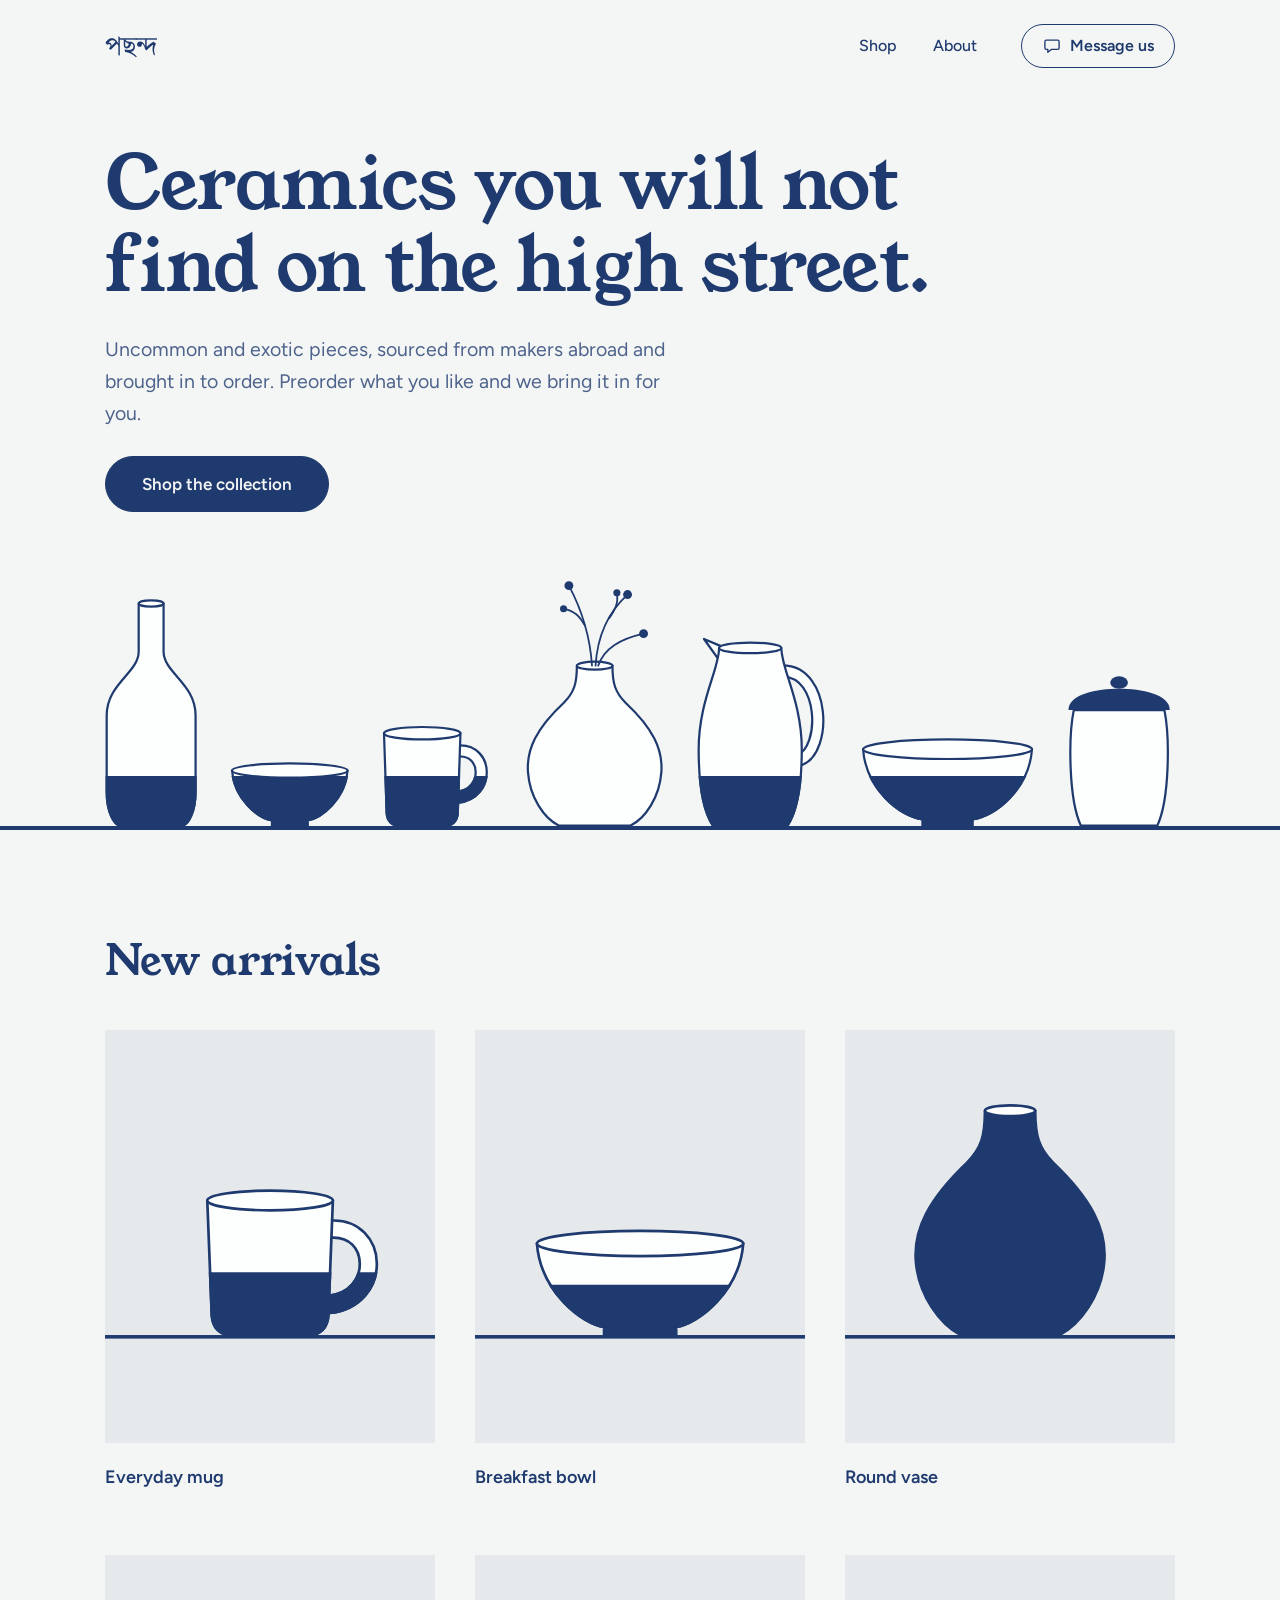
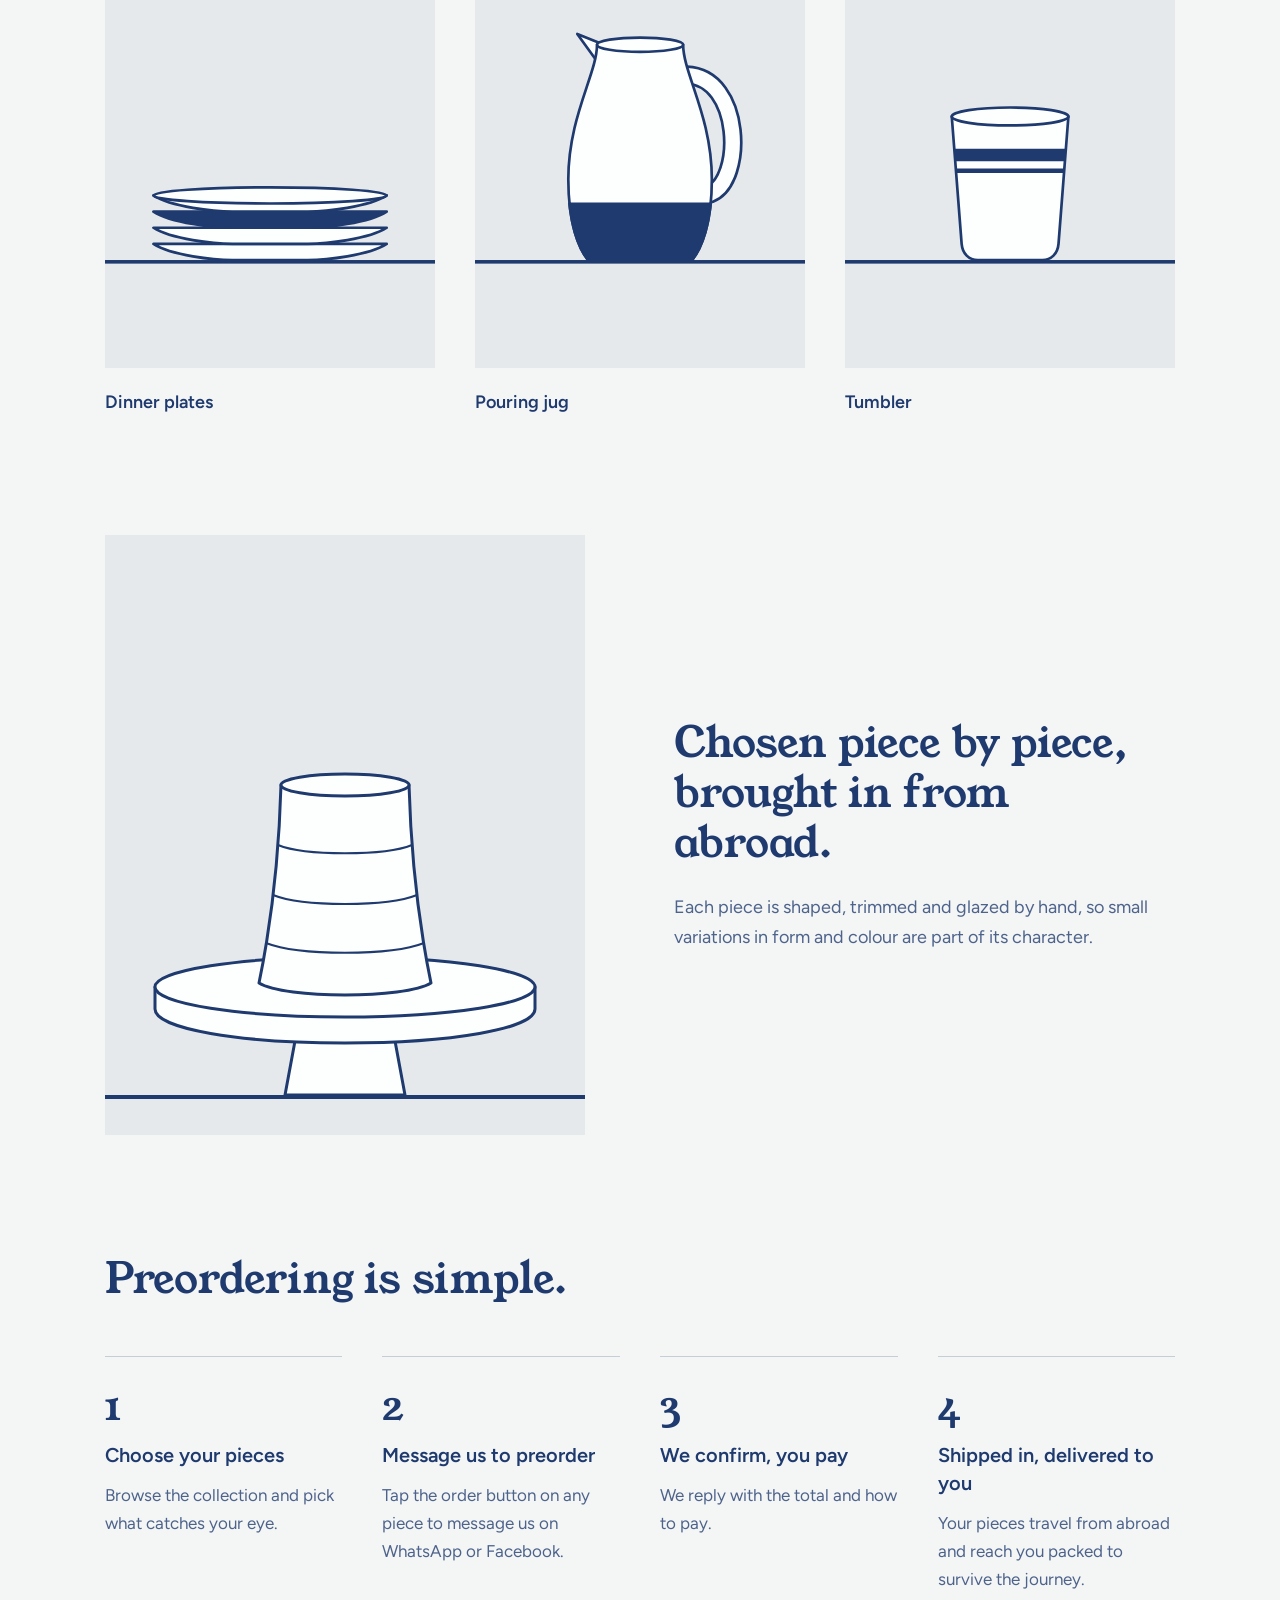
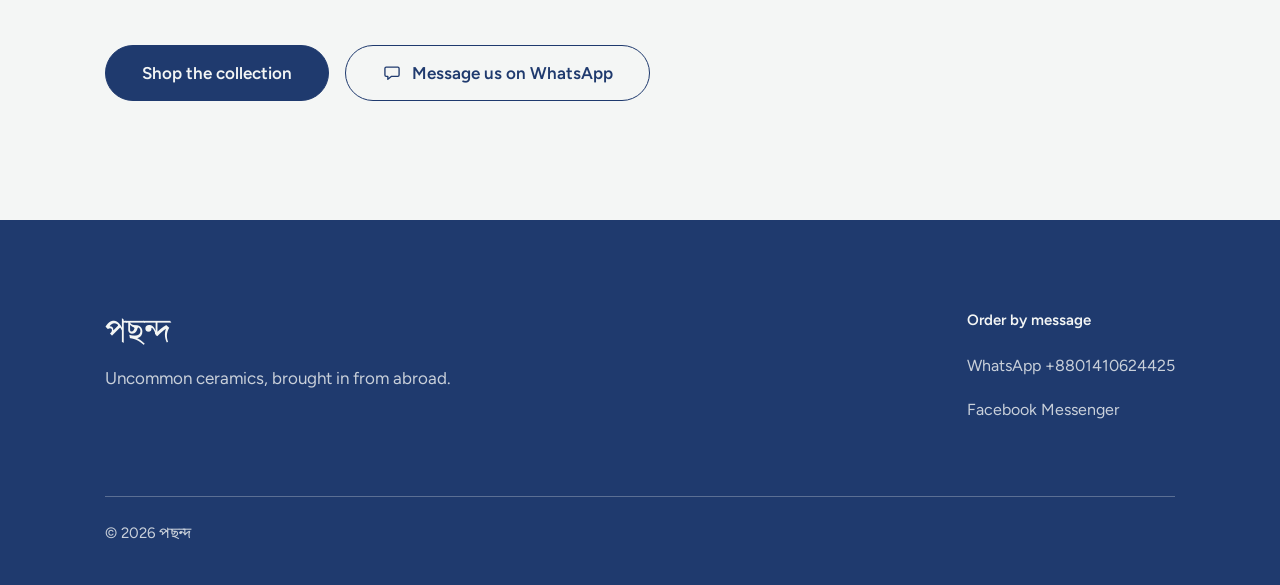
==== commit 3645d460: "content: reframe site from maker to importer with preorders The template described a potter at a whe" ====
--- a/index.html
+++ b/index.html
@@ -13,11 +13,11 @@
 -->
 
 <!-- These three lines are what WhatsApp, Facebook and Google show when someone shares or finds your site. Put your studio name in them. -->
-<title>পছন্দ — Handmade pottery</title>
-<meta name="description" content="Mugs, bowls and vases, shaped and glazed by hand in small batches.">
-<meta property="og:title" content="পছন্দ — Handmade pottery">
-
-<meta property="og:description" content="Mugs, bowls and vases, shaped and glazed by hand in small batches.">
+<title>পছন্দ — Imported ceramics</title>
+<meta name="description" content="Uncommon and exotic ceramics, brought in from abroad. Preorders welcome.">
+<meta property="og:title" content="পছন্দ — Imported ceramics">
+
+<meta property="og:description" content="Uncommon and exotic ceramics, brought in from abroad. Preorders welcome.">
 <meta property="og:type" content="website">
 <!-- For a picture in link previews, add your own once the site is online:
 <meta property="og:image" content="https://your-address/images/cover.jpg"> -->
@@ -34,9 +34,9 @@
    ===================================================================== */
 window.STUDIO = {
   name:        "পছন্দ",
-  tagline:     "Handmade pottery from [your city].",
+  tagline:     "Uncommon ceramics, brought in from abroad.",
   potter:      "[Your name], potter",
-  about:       "[Add two or three sentences about you and your studio: who makes the pottery, where you work, and what makes your pieces yours.]",
+  about:       "[Two or three sentences: what kind of ceramics you bring in, where you source them, and why you chose them.]",
   aboutPhoto:  "",                      // a photo of you at work, e.g. "images/at-the-wheel.jpg"
 
   /* Where customers message you to order. */
@@ -410,8 +410,8 @@
 
 <section class="hero">
 <div class="wrap hero-copy">
-<h1>Pottery made by hand, one piece at a time.</h1>
-<p class="lede">Mugs, bowls and vases, shaped and glazed by hand in small batches. No two are exactly alike.</p>
+<h1>Ceramics you will not find on the high street.</h1>
+<p class="lede">Uncommon and exotic pieces, sourced from makers abroad and brought in to order. Preorder what you like and we bring it in for you.</p>
 <a class="btn btn-solid" href="#shop">Shop the collection</a>
 </div>
 <div class="shelf">
@@ -469,7 +469,7 @@
 </section>
 
 <section class="wrap section section-first" id="shop">
-<div class="section-head"><h2>New from the kiln</h2></div>
+<div class="section-head"><h2>New arrivals</h2></div>
 <div class="grid" id="grid"></div>
 </section>
 
@@ -494,25 +494,25 @@
 <div class="panel-note" id="about-note" hidden>Replace with a photo of you at work</div>
 </div>
 <div class="about-text">
-<h2>Shaped by hand,<br> fired in small batches.</h2>
+<h2>Chosen piece by piece,<br> brought in from abroad.</h2>
 <p>Each piece is shaped, trimmed and glazed by hand, so small variations in form and colour are part of its character.</p>
-<p data-fill="about">[Add two or three sentences about you and your studio: who makes the pottery, where you work, and what makes your pieces yours.]</p>
+<p data-fill="about">[Two or three sentences: what kind of ceramics you bring in, where you source them, and why you chose them.]</p>
 <div class="potter" data-fill="potter">[Your name], potter</div>
 </div>
 </div>
 </section>
 
 <section class="wrap section" id="how">
-<h2>Ordering is simple.</h2>
+<h2>Preordering is simple.</h2>
 <ol class="steps">
 <li class="step">
 <div class="step-n" aria-hidden="true">1</div>
 <h3>Choose your pieces</h3>
-<p>Browse the collection and pick the pieces you love.</p>
+<p>Browse the collection and pick what catches your eye.</p>
 </li>
 <li class="step">
 <div class="step-n" aria-hidden="true">2</div>
-<h3>Message us to order</h3>
+<h3>Message us to preorder</h3>
 <p>Tap the order button on any piece to message us<span id="how-channels"> on WhatsApp, Instagram or Facebook</span>.</p>
 </li>
 <li class="step">
@@ -522,8 +522,8 @@
 </li>
 <li class="step">
 <div class="step-n" aria-hidden="true">4</div>
-<h3>Delivered with care</h3>
-<p>Every order is wrapped to survive the journey. <span data-fill="delivery">[Your delivery areas and times]</span></p>
+<h3>Shipped in, delivered to you</h3>
+<p>Your pieces travel from abroad and reach you packed to survive the journey. <span data-fill="delivery">[Your delivery areas and times]</span></p>
 </li>
 </ol>
 <div class="cta-row">
@@ -546,7 +546,7 @@
 <div class="footer-top">
 <div class="footer-brand">
 <div class="footer-name" data-fill="name">[Studio Name]</div>
-<p data-fill="tagline">Handmade pottery from [your city].</p>
+<p data-fill="tagline">Uncommon ceramics, brought in from abroad.</p>
 </div>
 <div class="footer-cols" id="footer-cols"></div>
 </div>
@@ -557,7 +557,7 @@
 <noscript><p style="padding:24px">This site needs JavaScript to show the collection. Please turn it on, or message us directly.</p></noscript>
 
 <script>
-(function () {
+window.__startShop = function () {
   'use strict';
 
   /* ---------- helpers ---------- */
@@ -977,6 +977,18 @@
   });
   window.addEventListener('popstate', () => render(parse(location.hash), true));
 
+  /* Phone browsers can leave a blank tab stranded when a new tab immediately
+     hands off to an app, so chat deep links open in place on touch devices.
+     Pointer-fine devices (desktop) keep the new tab and the shop behind it. */
+  const CHAT_LINK = /^https:\/\/(wa\.me|m\.me|ig\.me)\//;
+  const keepsNewTab = window.matchMedia('(pointer: fine)').matches;
+  document.addEventListener('click', (e) => {
+    const a = e.target.closest ? e.target.closest('a[target="_blank"]') : null;
+    if (!a || keepsNewTab || !CHAT_LINK.test(a.href)) return;
+    a.target = '_self';
+    a.removeAttribute('rel');
+  }, true);
+
   /* ---------- phone menu ---------- */
   const menuBtn = $('#menu-btn');
   const menu = $('#menu');
@@ -1004,7 +1016,12 @@
   renderGrid();
   const start = parse(location.hash);
   if (start.view === 'piece' || start.anchor) render(start, false);
-})();
+};
 </script>
+
+<!-- Catalogue comes from Supabase when reachable; the pieces above
+     remain the fallback so the shop is never blank. -->
+<script src="js/config.js"></script>
+<script src="js/catalogue.js"></script>
 </body>
 </html>
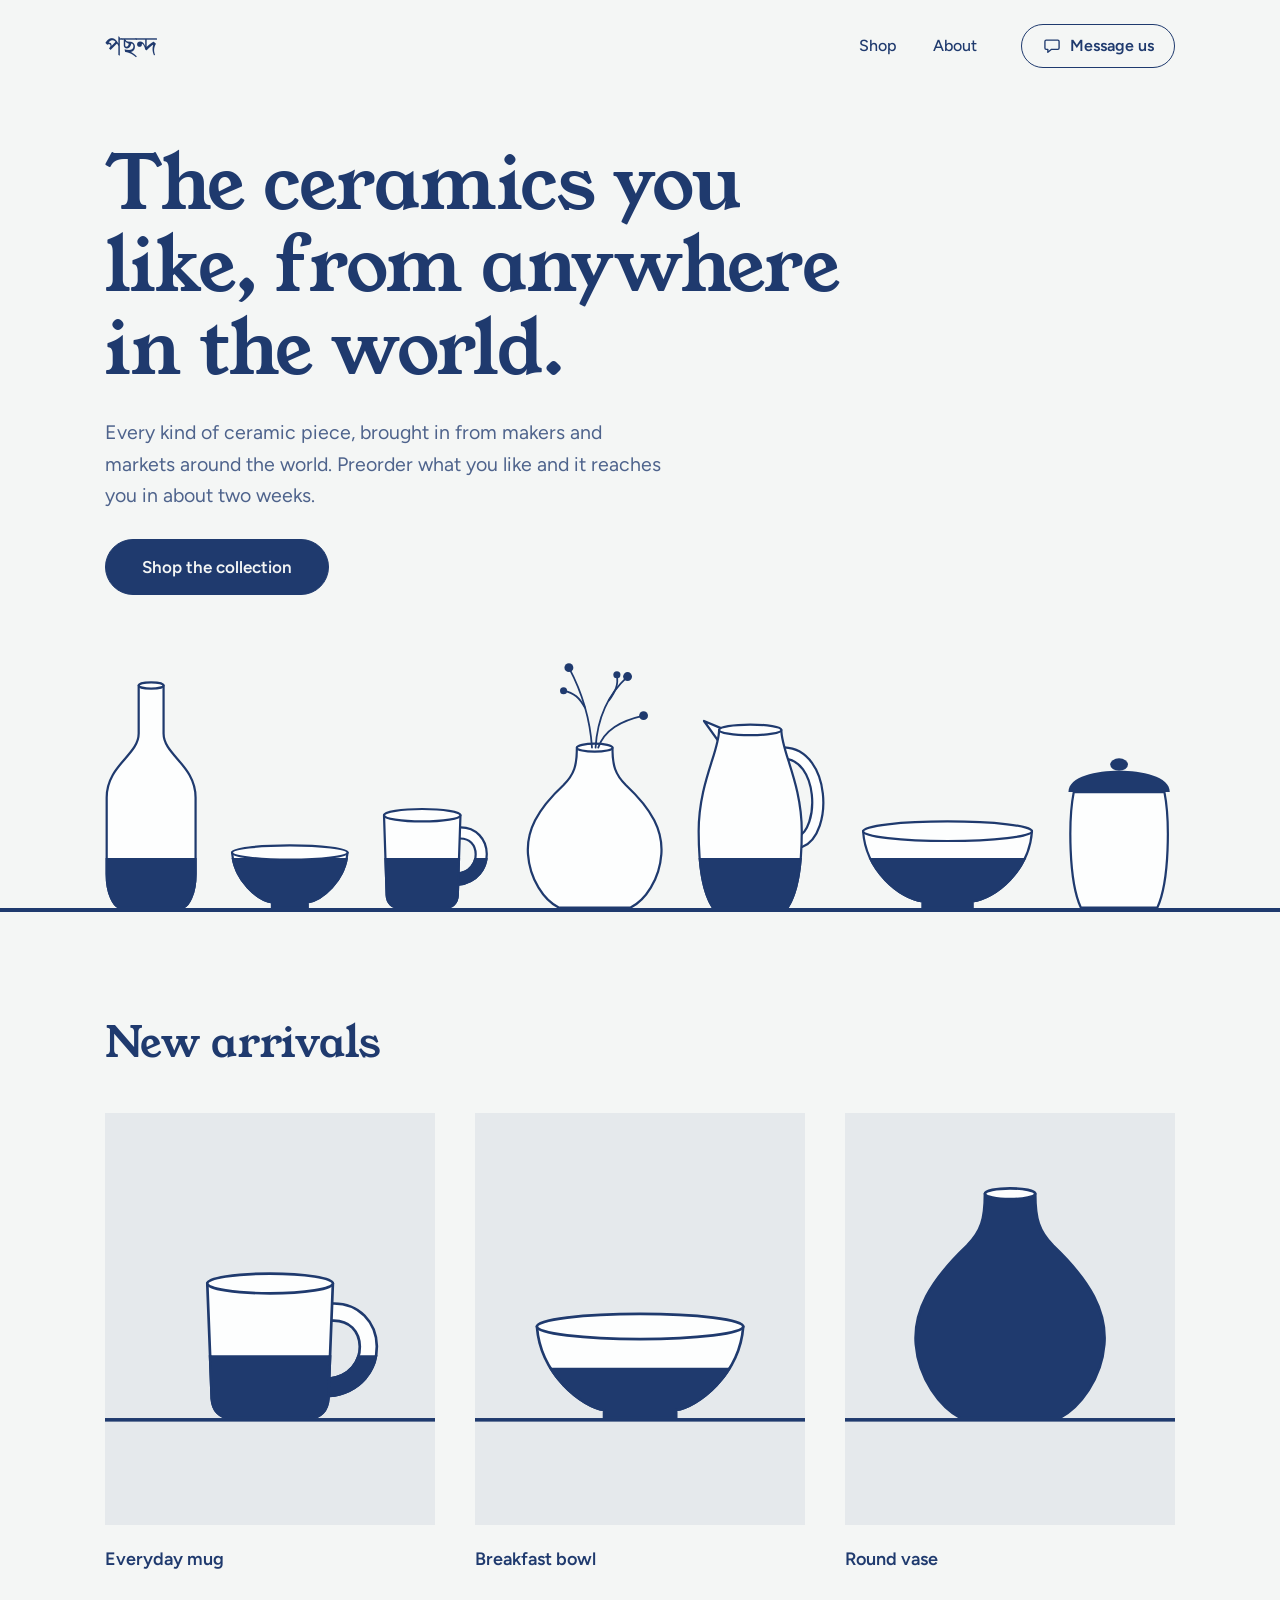
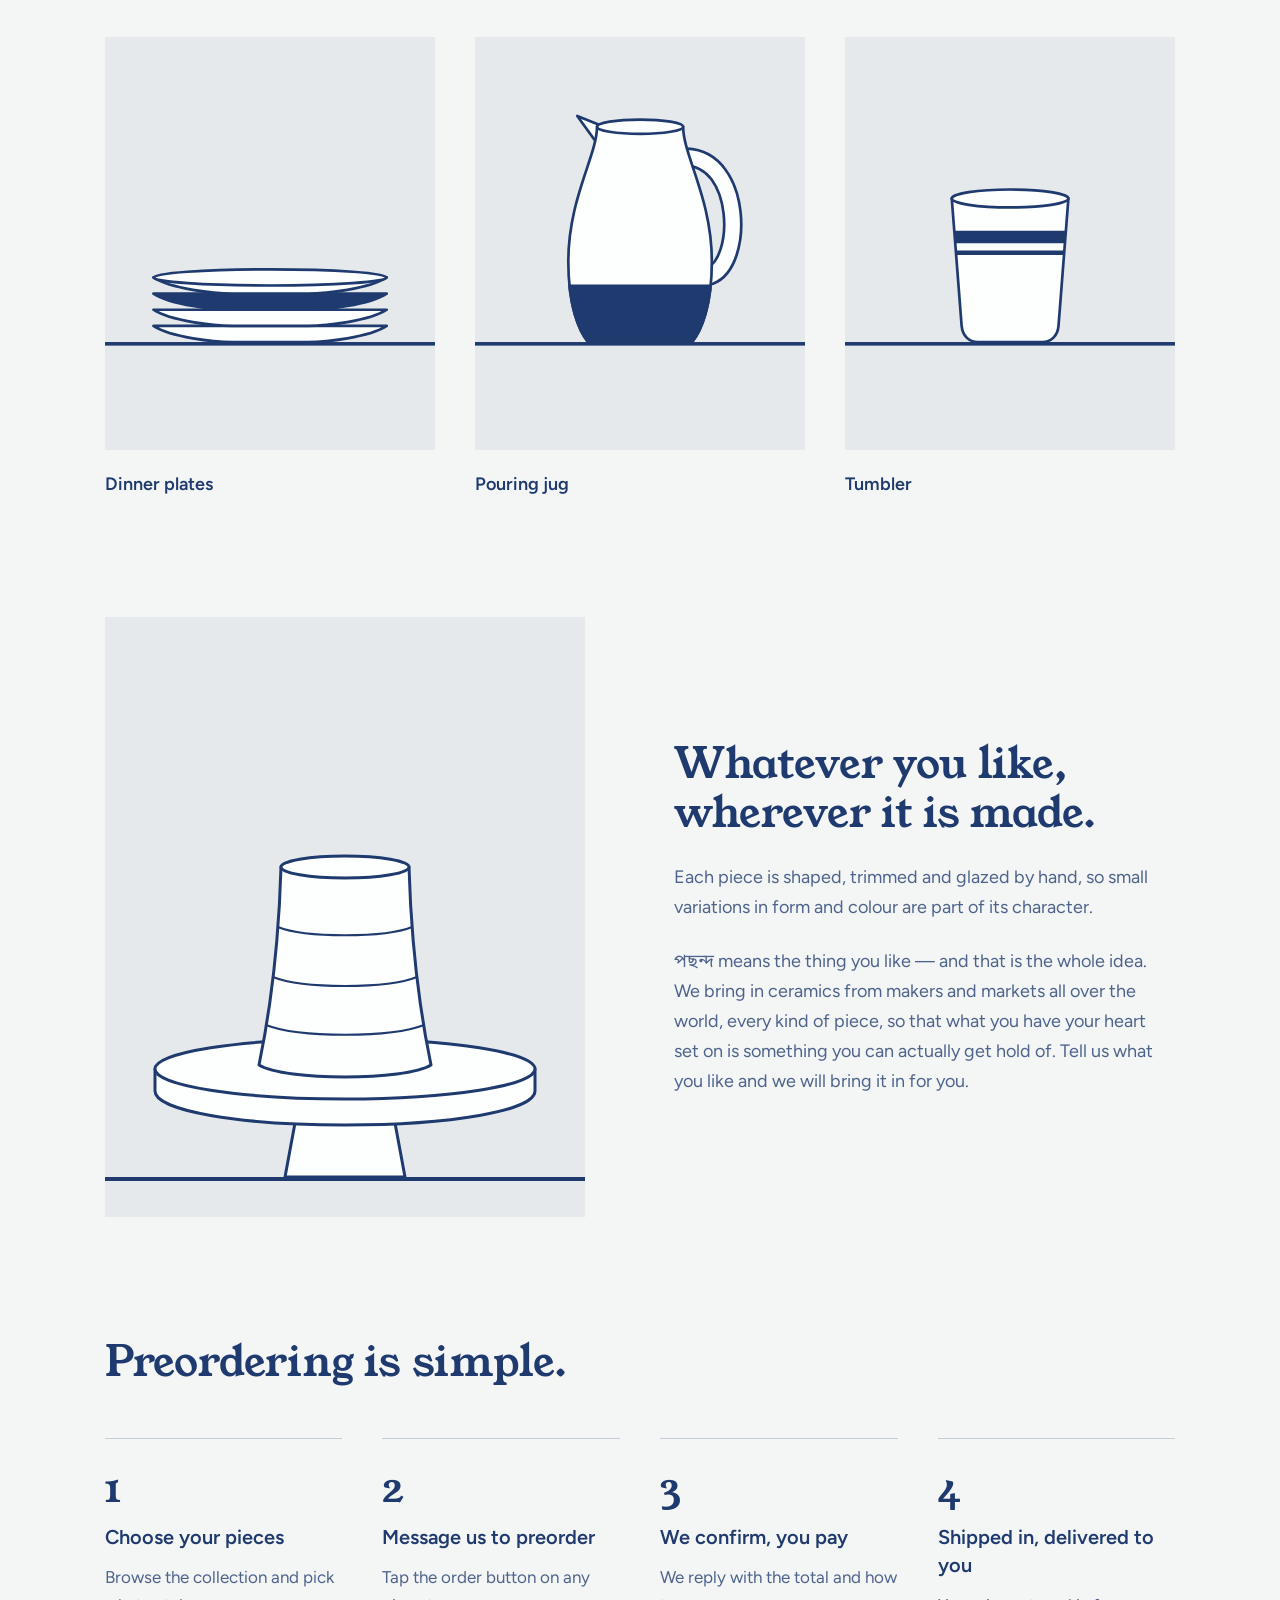
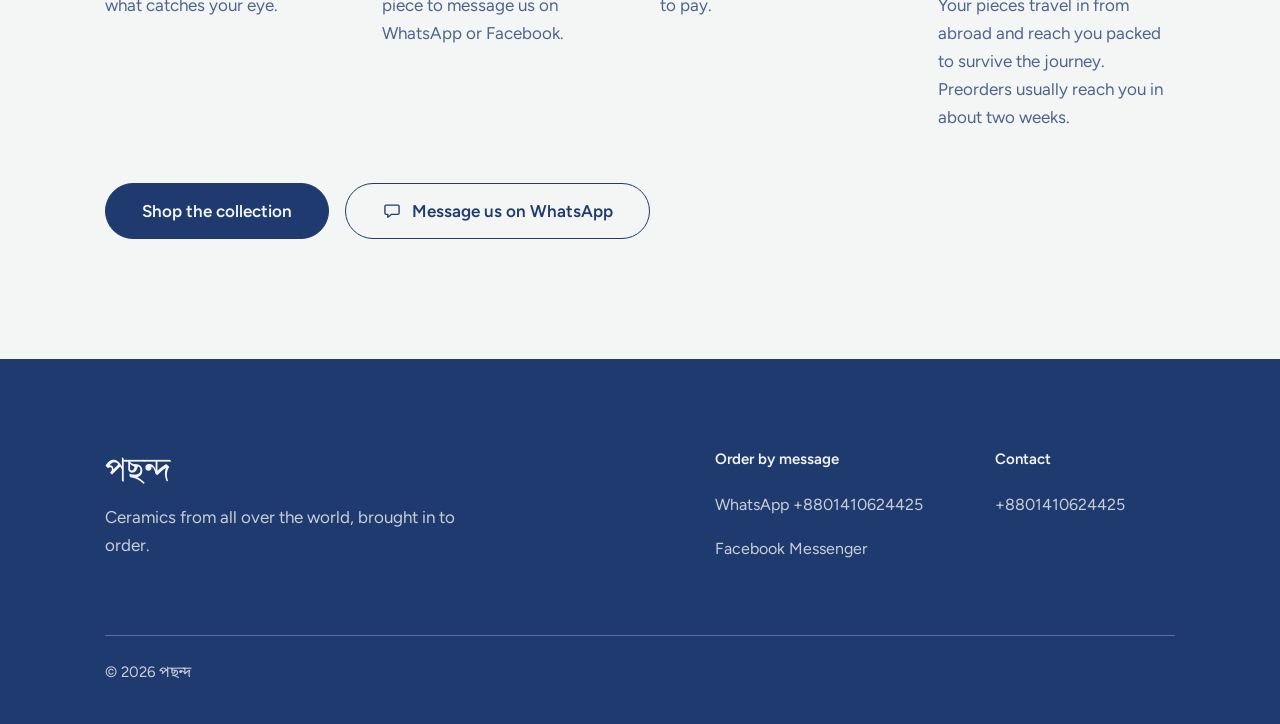
==== commit d82bbbca: "content: write the real shop copy Built around what the name means: পছন্দ is the thing you like, and" ====
--- a/index.html
+++ b/index.html
@@ -34,9 +34,9 @@
    ===================================================================== */
 window.STUDIO = {
   name:        "পছন্দ",
-  tagline:     "Uncommon ceramics, brought in from abroad.",
+  tagline:     "Ceramics from all over the world, brought in to order.",
   potter:      "[Your name], potter",
-  about:       "[Two or three sentences: what kind of ceramics you bring in, where you source them, and why you chose them.]",
+  about:       "পছন্দ means the thing you like — and that is the whole idea. We bring in ceramics from makers and markets all over the world, every kind of piece, so that what you have your heart set on is something you can actually get hold of. Tell us what you like and we will bring it in for you.",
   aboutPhoto:  "",                      // a photo of you at work, e.g. "images/at-the-wheel.jpg"
 
   /* Where customers message you to order. */
@@ -45,13 +45,13 @@
   facebook:    "61594778993095",        // numeric page id, from facebook.com/profile.php?id=...
   leadChannel: "whatsapp",              // which one gets the big button: "whatsapp", "instagram" or "facebook"
 
-  email:       "[your@email.com]",
-  phone:       "[Phone]",
+  email:       "",                      // deliberately not shown
+  phone:       "+8801410624425",
   address:     "[Studio address]",
   hours:       "[Opening hours]",
 
   payment:      "[Your payment options]",
-  delivery:     "[Your delivery areas and times]",
+  delivery:     "Preorders usually reach you in about two weeks.",
   deliveryNote: "[Delivery time and cost]",
 
   ink:         "#1F3A6E"                // the one colour used for text, lines, buttons and the footer
@@ -410,8 +410,8 @@
 
 <section class="hero">
 <div class="wrap hero-copy">
-<h1>Ceramics you will not find on the high street.</h1>
-<p class="lede">Uncommon and exotic pieces, sourced from makers abroad and brought in to order. Preorder what you like and we bring it in for you.</p>
+<h1>The ceramics you like, from anywhere in the world.</h1>
+<p class="lede">Every kind of ceramic piece, brought in from makers and markets around the world. Preorder what you like and it reaches you in about two weeks.</p>
 <a class="btn btn-solid" href="#shop">Shop the collection</a>
 </div>
 <div class="shelf">
@@ -494,9 +494,9 @@
 <div class="panel-note" id="about-note" hidden>Replace with a photo of you at work</div>
 </div>
 <div class="about-text">
-<h2>Chosen piece by piece,<br> brought in from abroad.</h2>
+<h2>Whatever you like,<br> wherever it is made.</h2>
 <p>Each piece is shaped, trimmed and glazed by hand, so small variations in form and colour are part of its character.</p>
-<p data-fill="about">[Two or three sentences: what kind of ceramics you bring in, where you source them, and why you chose them.]</p>
+<p data-fill="about">পছন্দ means the thing you like — and that is the whole idea. We bring in ceramics from makers and markets all over the world, every kind of piece, so that what you have your heart set on is something you can actually get hold of. Tell us what you like and we will bring it in for you.</p>
 <div class="potter" data-fill="potter">[Your name], potter</div>
 </div>
 </div>
@@ -523,7 +523,7 @@
 <li class="step">
 <div class="step-n" aria-hidden="true">4</div>
 <h3>Shipped in, delivered to you</h3>
-<p>Your pieces travel from abroad and reach you packed to survive the journey. <span data-fill="delivery">[Your delivery areas and times]</span></p>
+<p>Your pieces travel in from abroad and reach you packed to survive the journey. <span data-fill="delivery">[Your delivery areas and times]</span></p>
 </li>
 </ol>
 <div class="cta-row">
@@ -546,7 +546,7 @@
 <div class="footer-top">
 <div class="footer-brand">
 <div class="footer-name" data-fill="name">[Studio Name]</div>
-<p data-fill="tagline">Uncommon ceramics, brought in from abroad.</p>
+<p data-fill="tagline">Ceramics from all over the world, brought in to order.</p>
 </div>
 <div class="footer-cols" id="footer-cols"></div>
 </div>
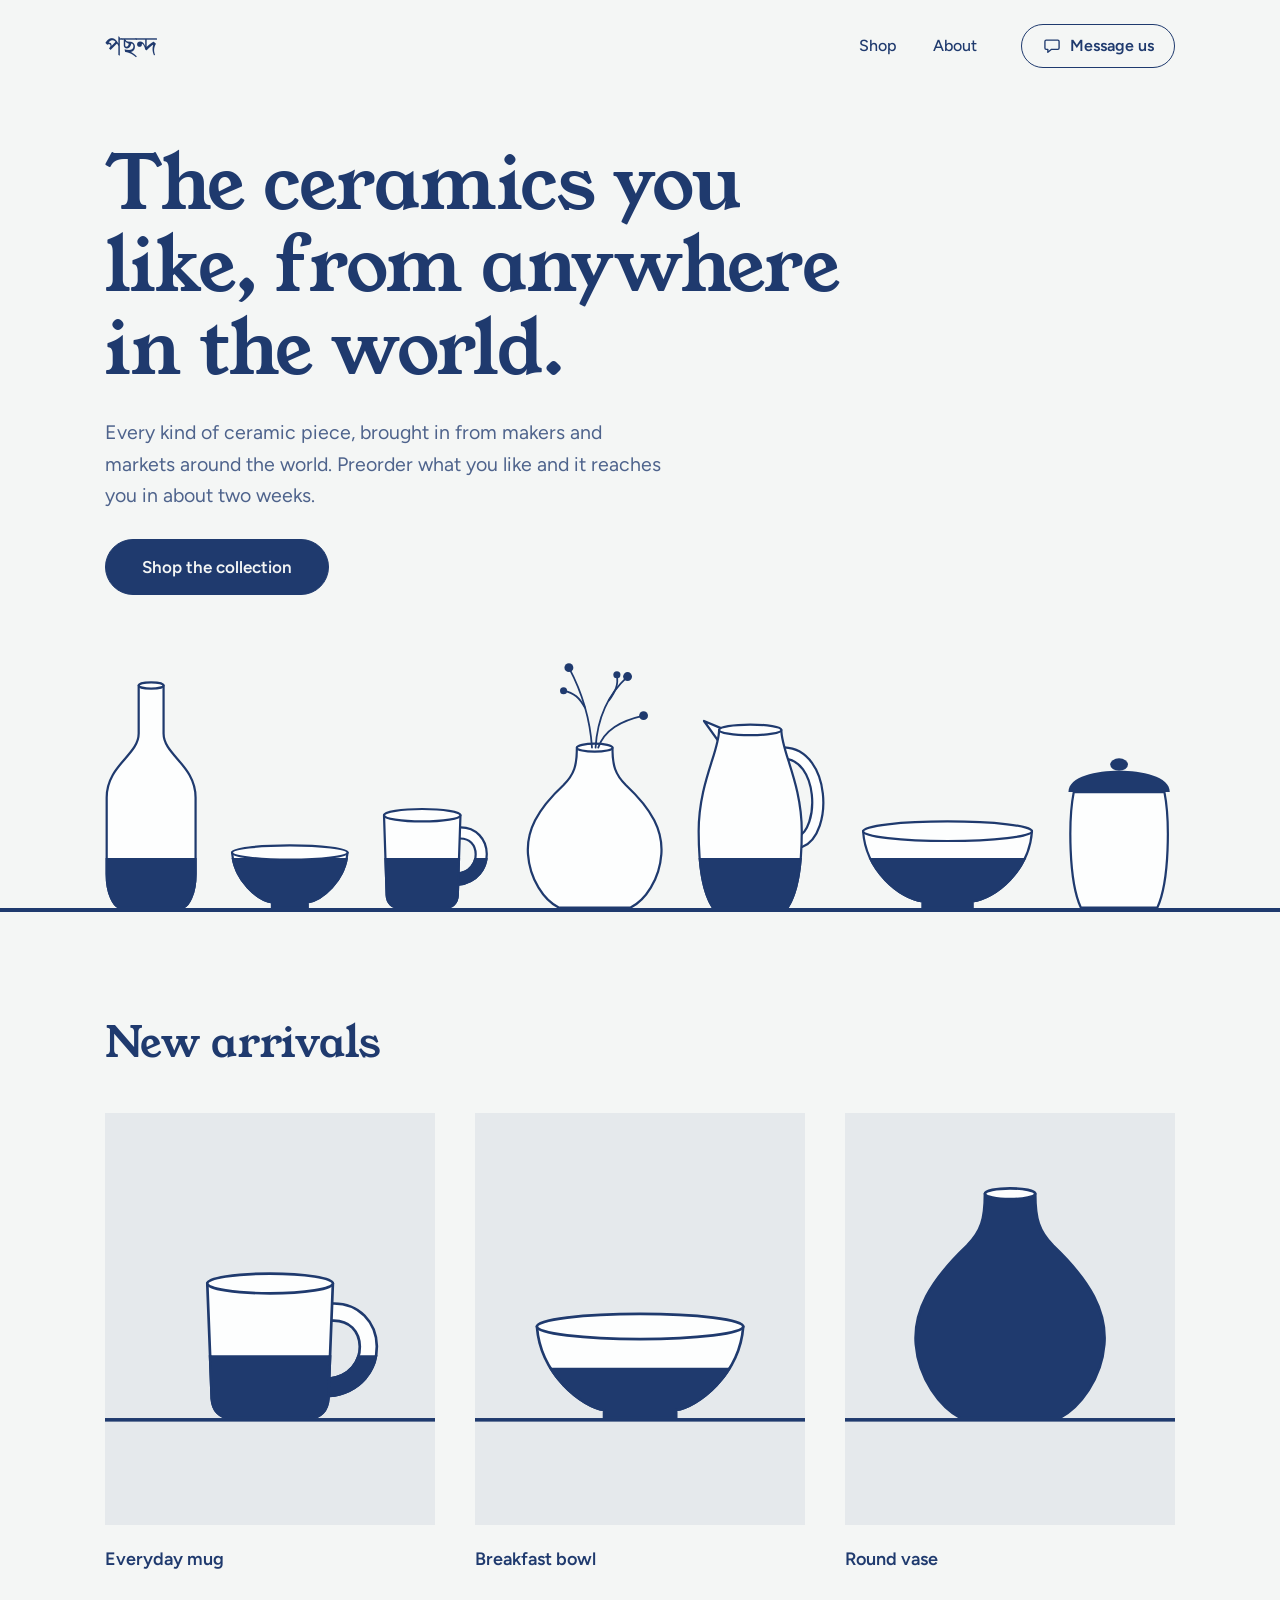
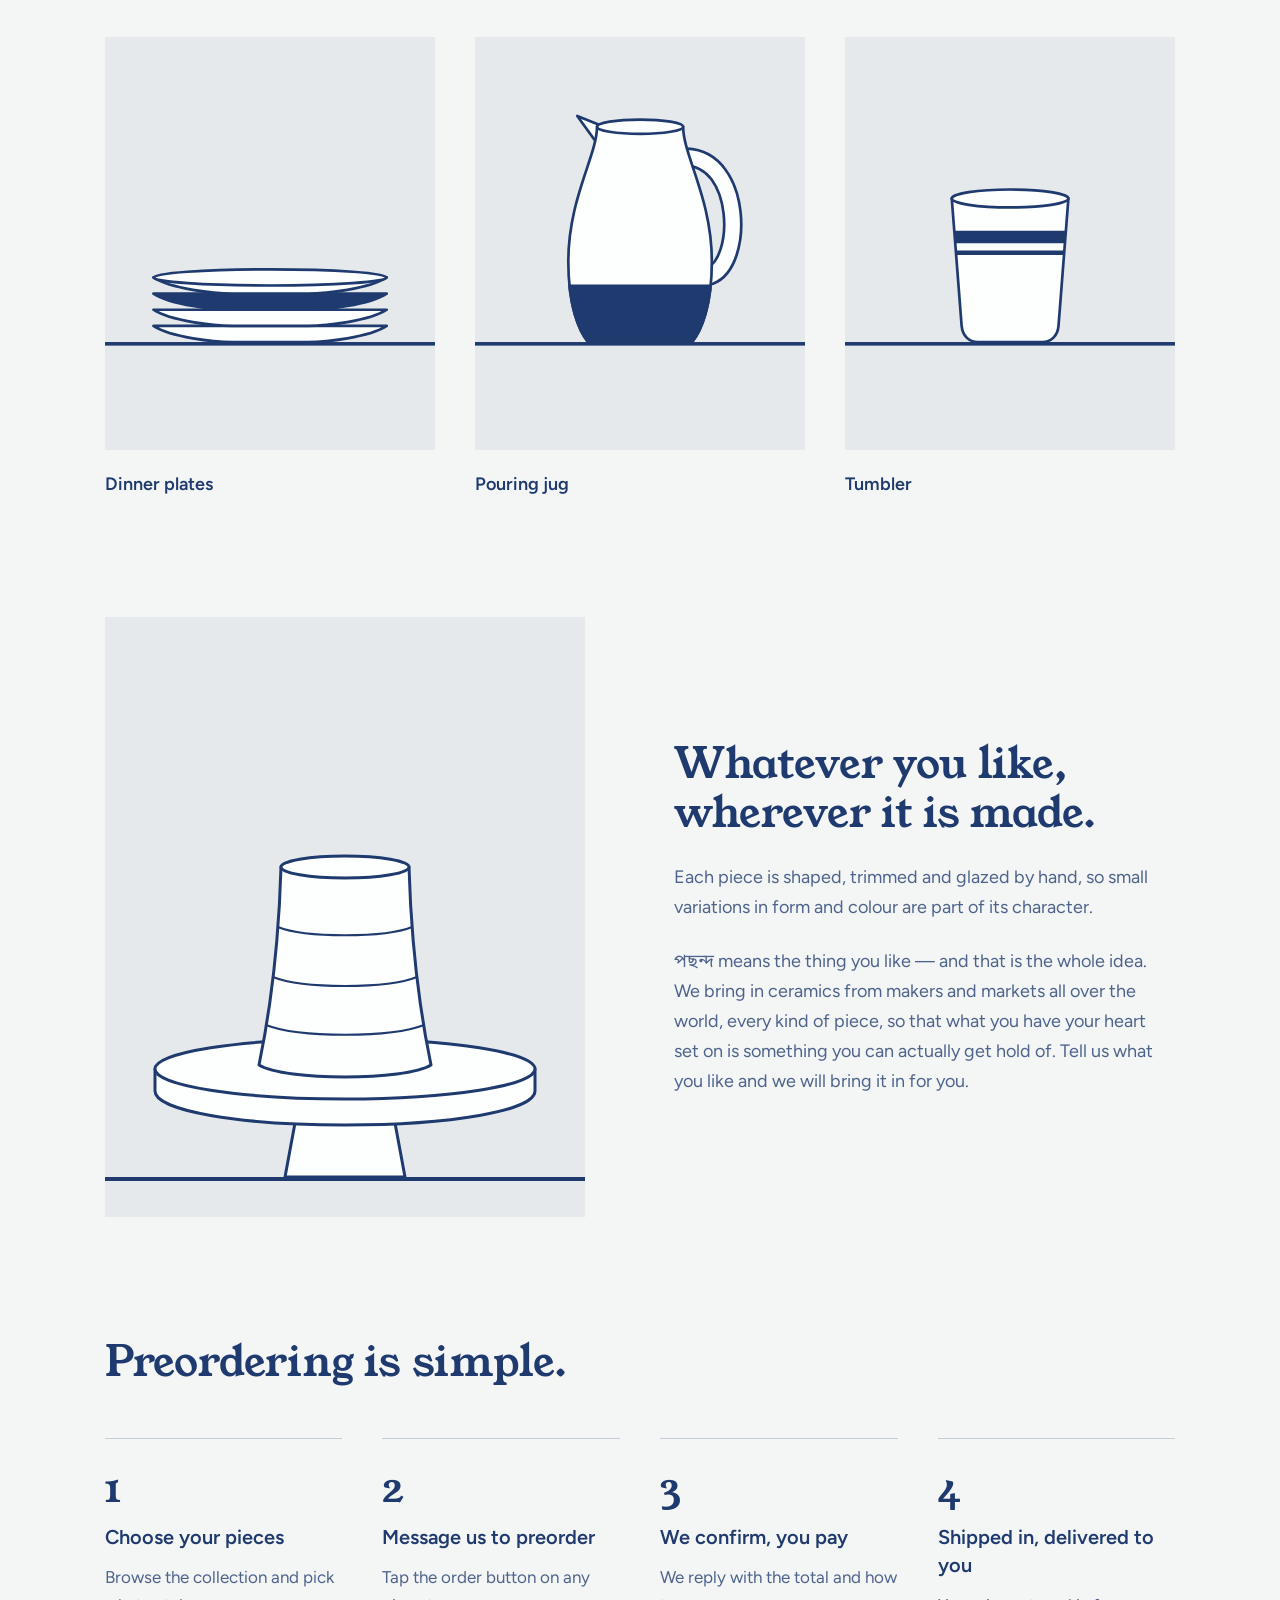
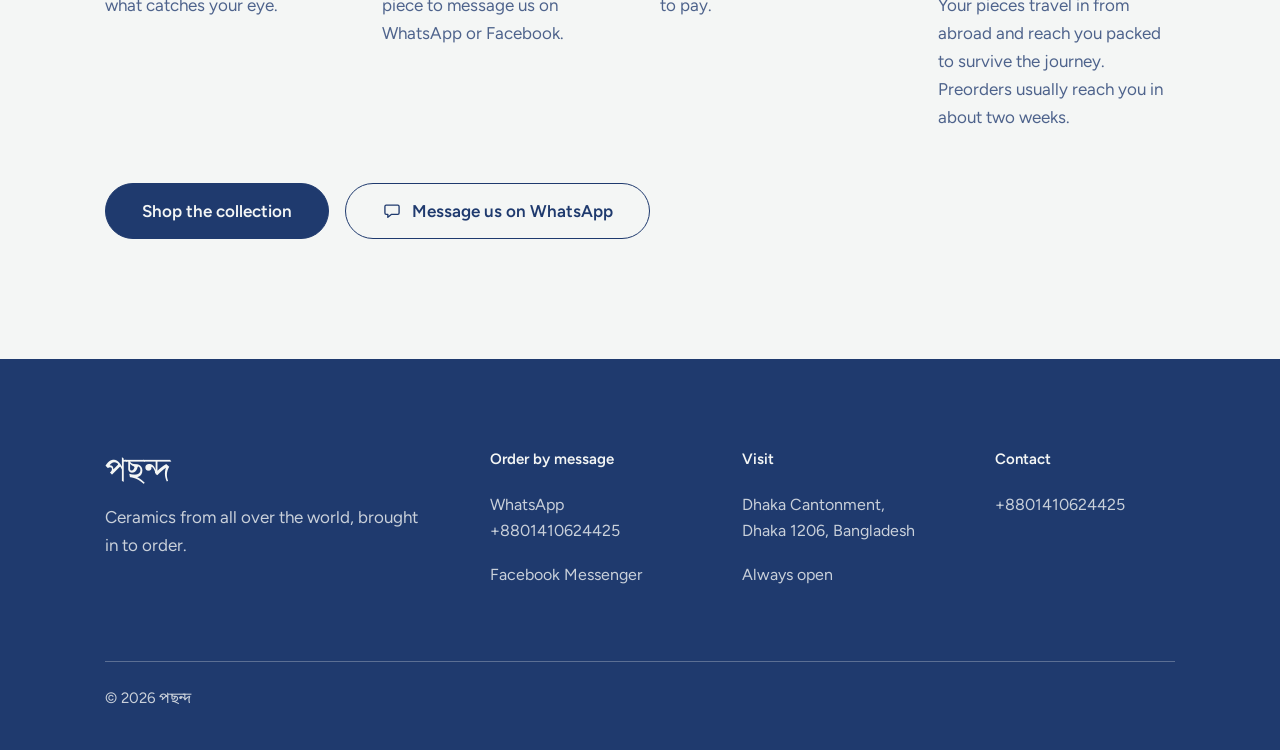
==== commit c46229d9: "content: add address and opening hours Co-Authored-By: Claude Opus 5 (1M context) <noreply@anthropic" ====
--- a/index.html
+++ b/index.html
@@ -47,8 +47,8 @@
 
   email:       "",                      // deliberately not shown
   phone:       "+8801410624425",
-  address:     "[Studio address]",
-  hours:       "[Opening hours]",
+  address:     "Dhaka Cantonment, Dhaka 1206, Bangladesh",
+  hours:       "Always open",
 
   payment:      "[Your payment options]",
   delivery:     "Preorders usually reach you in about two weeks.",
